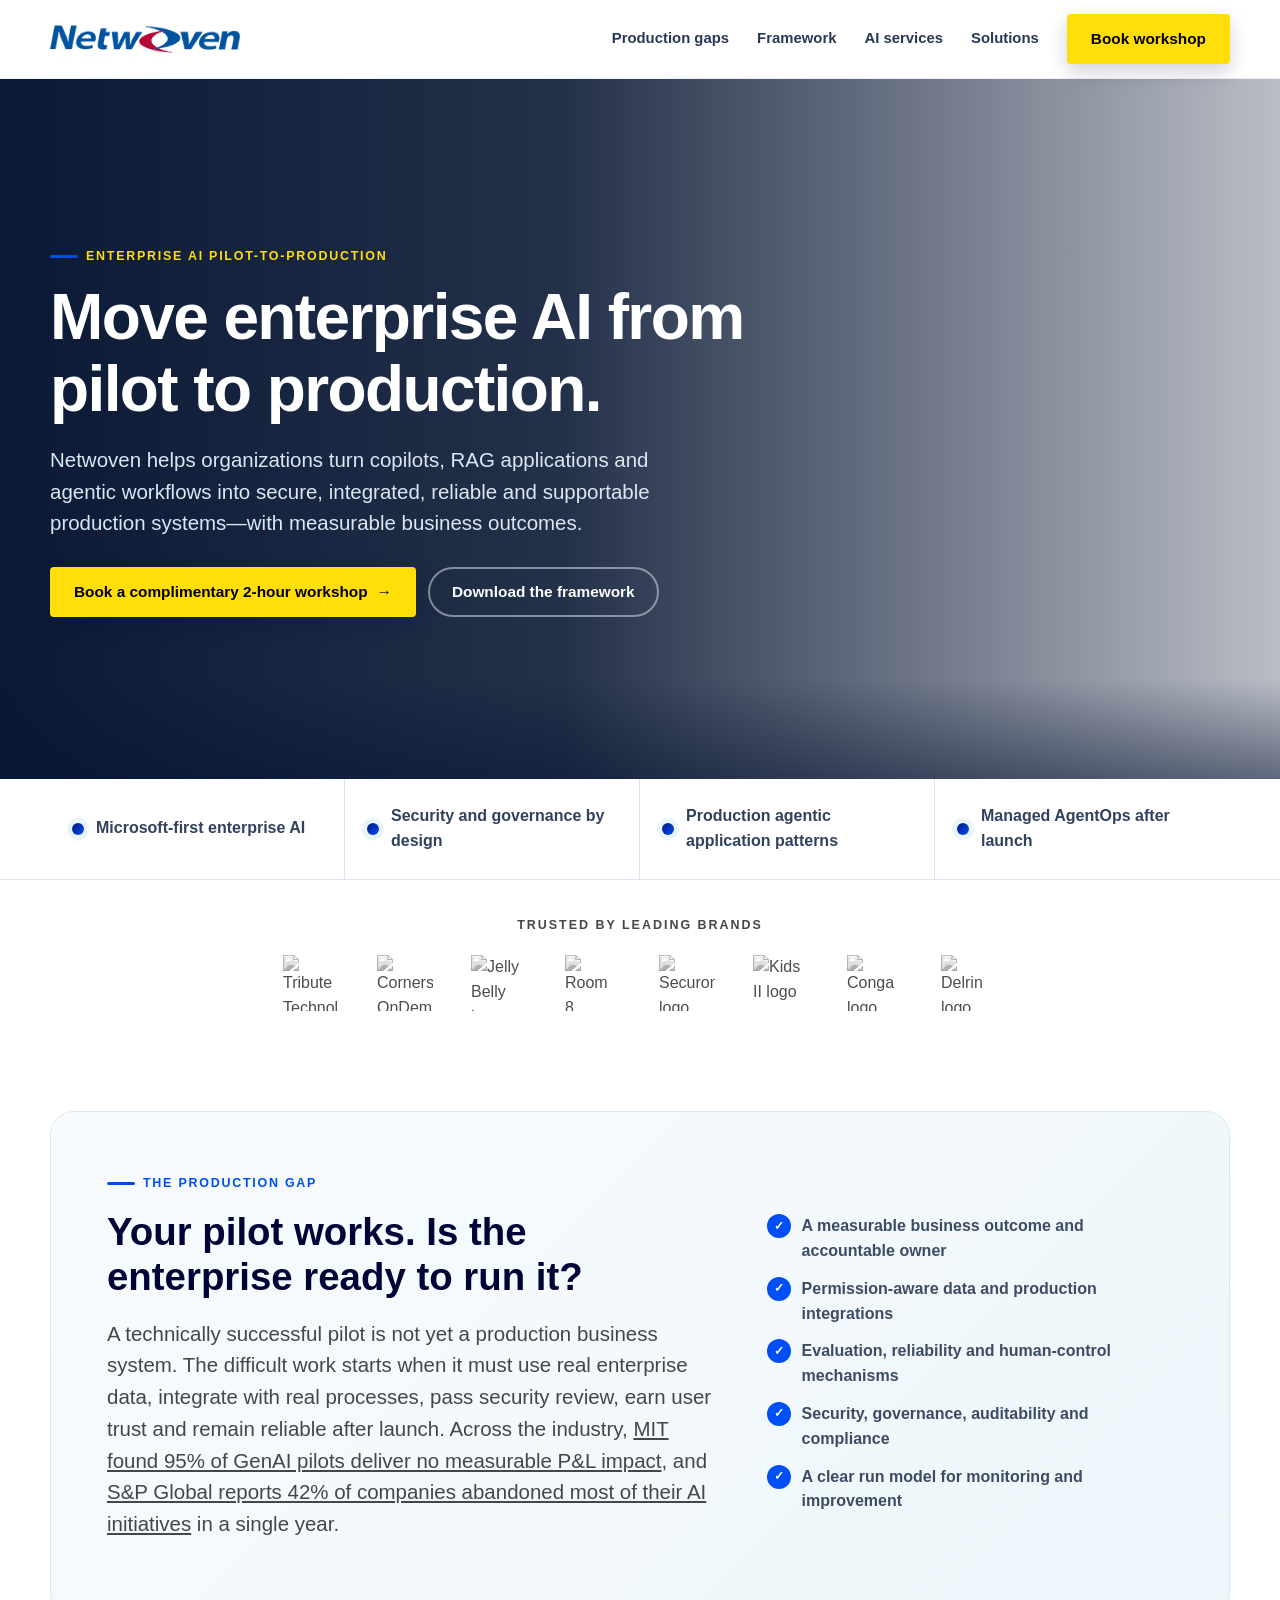
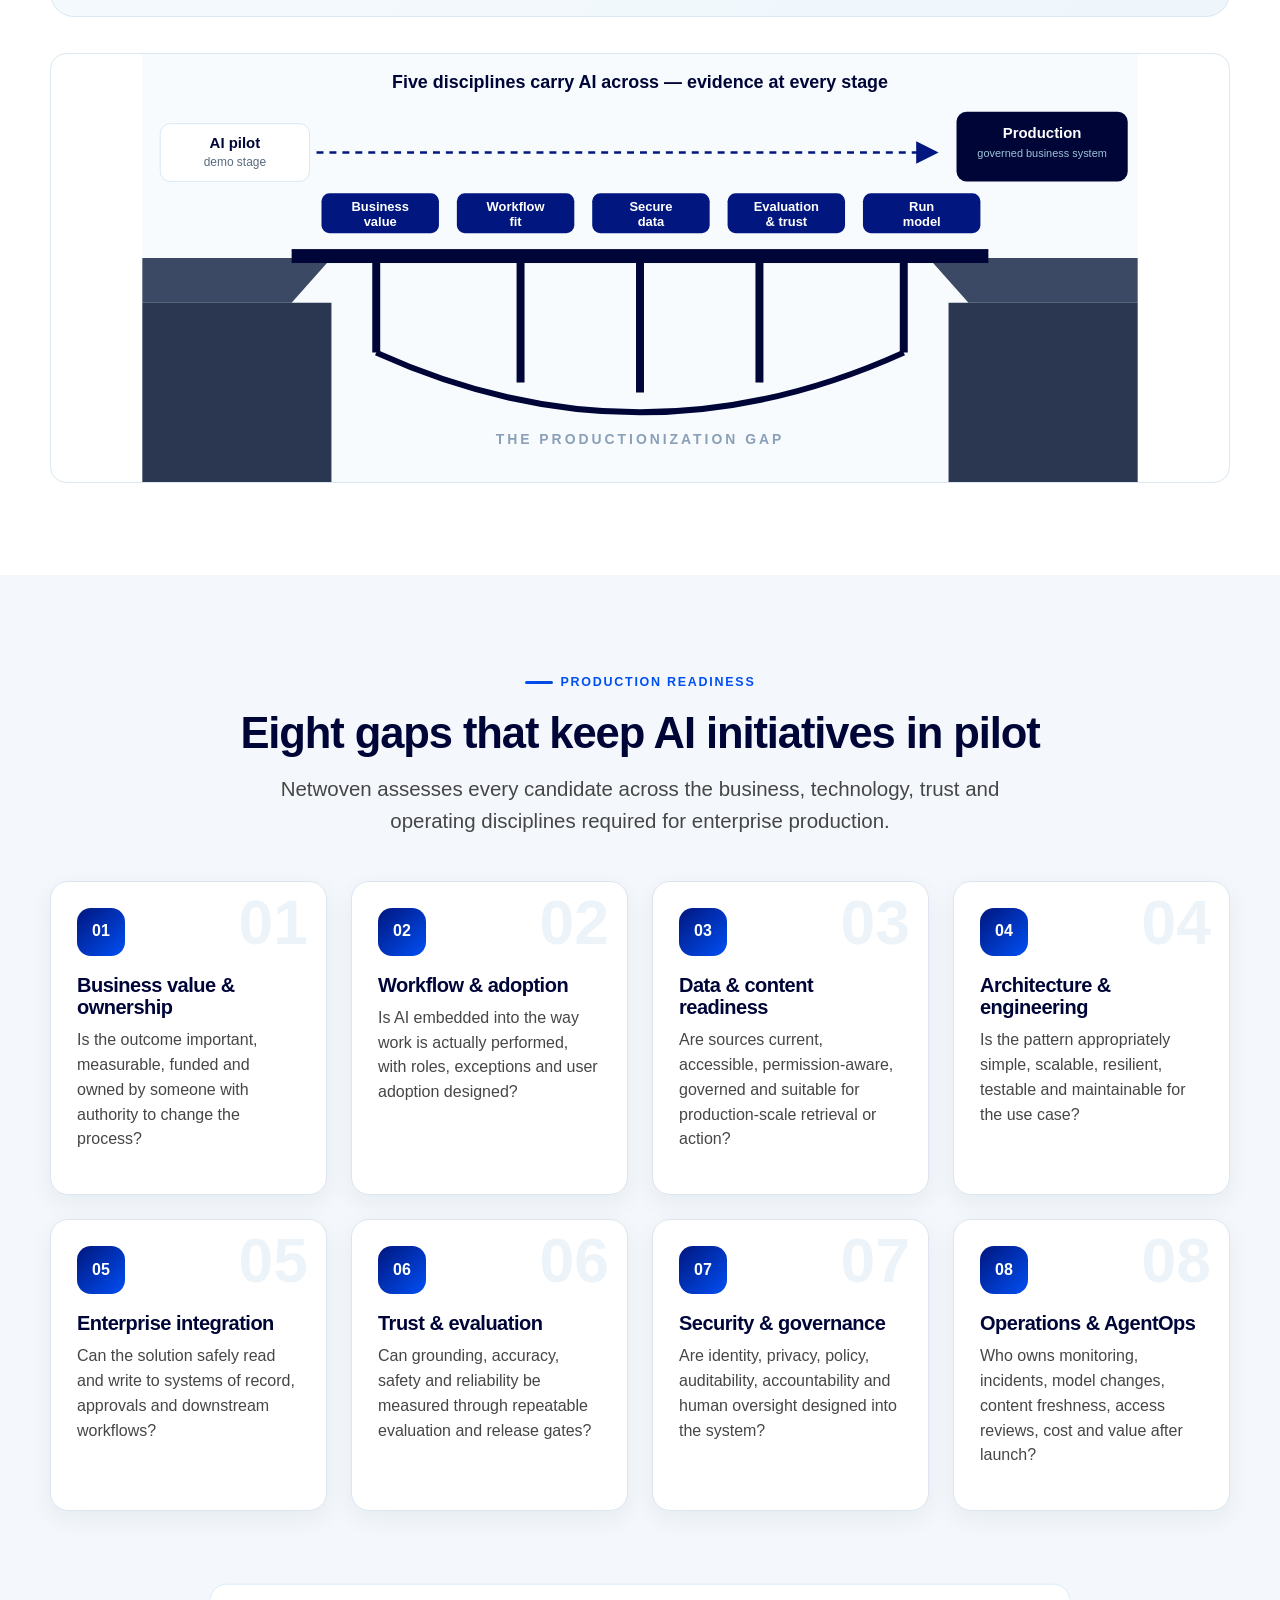
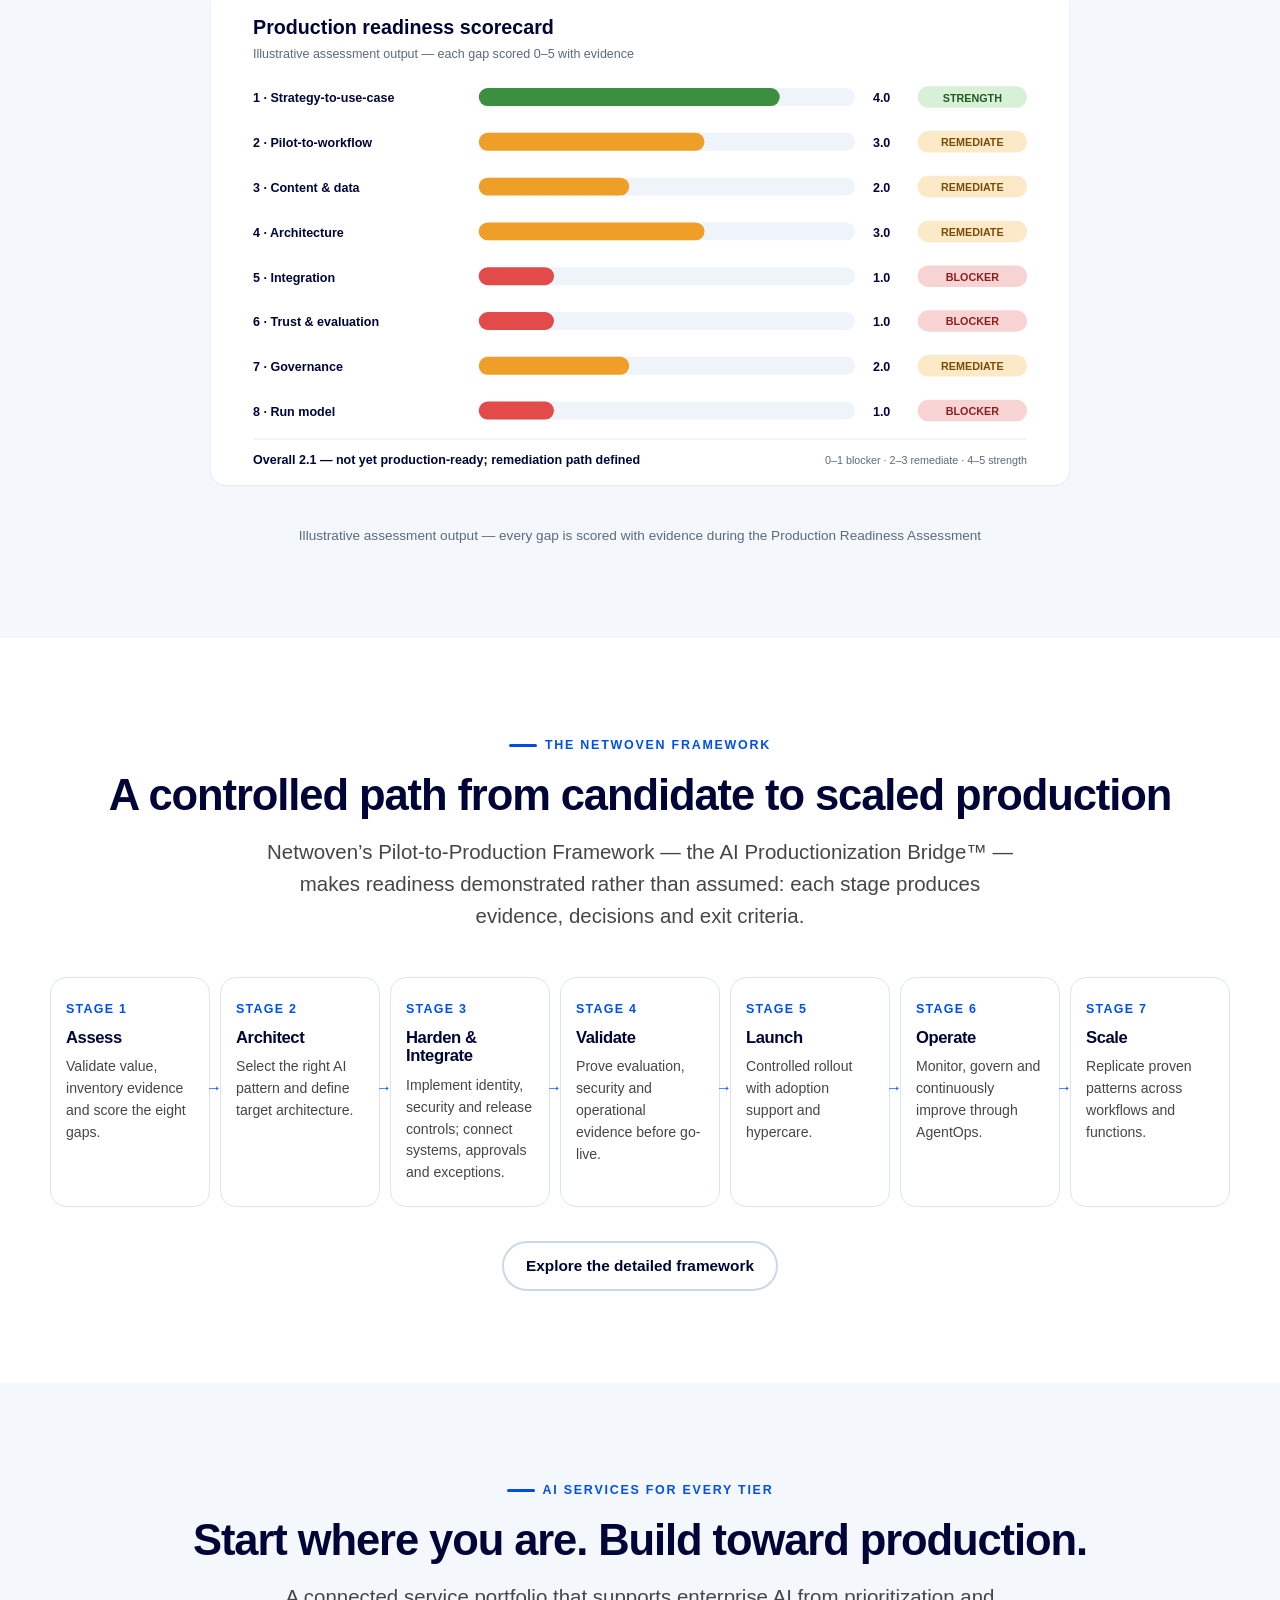
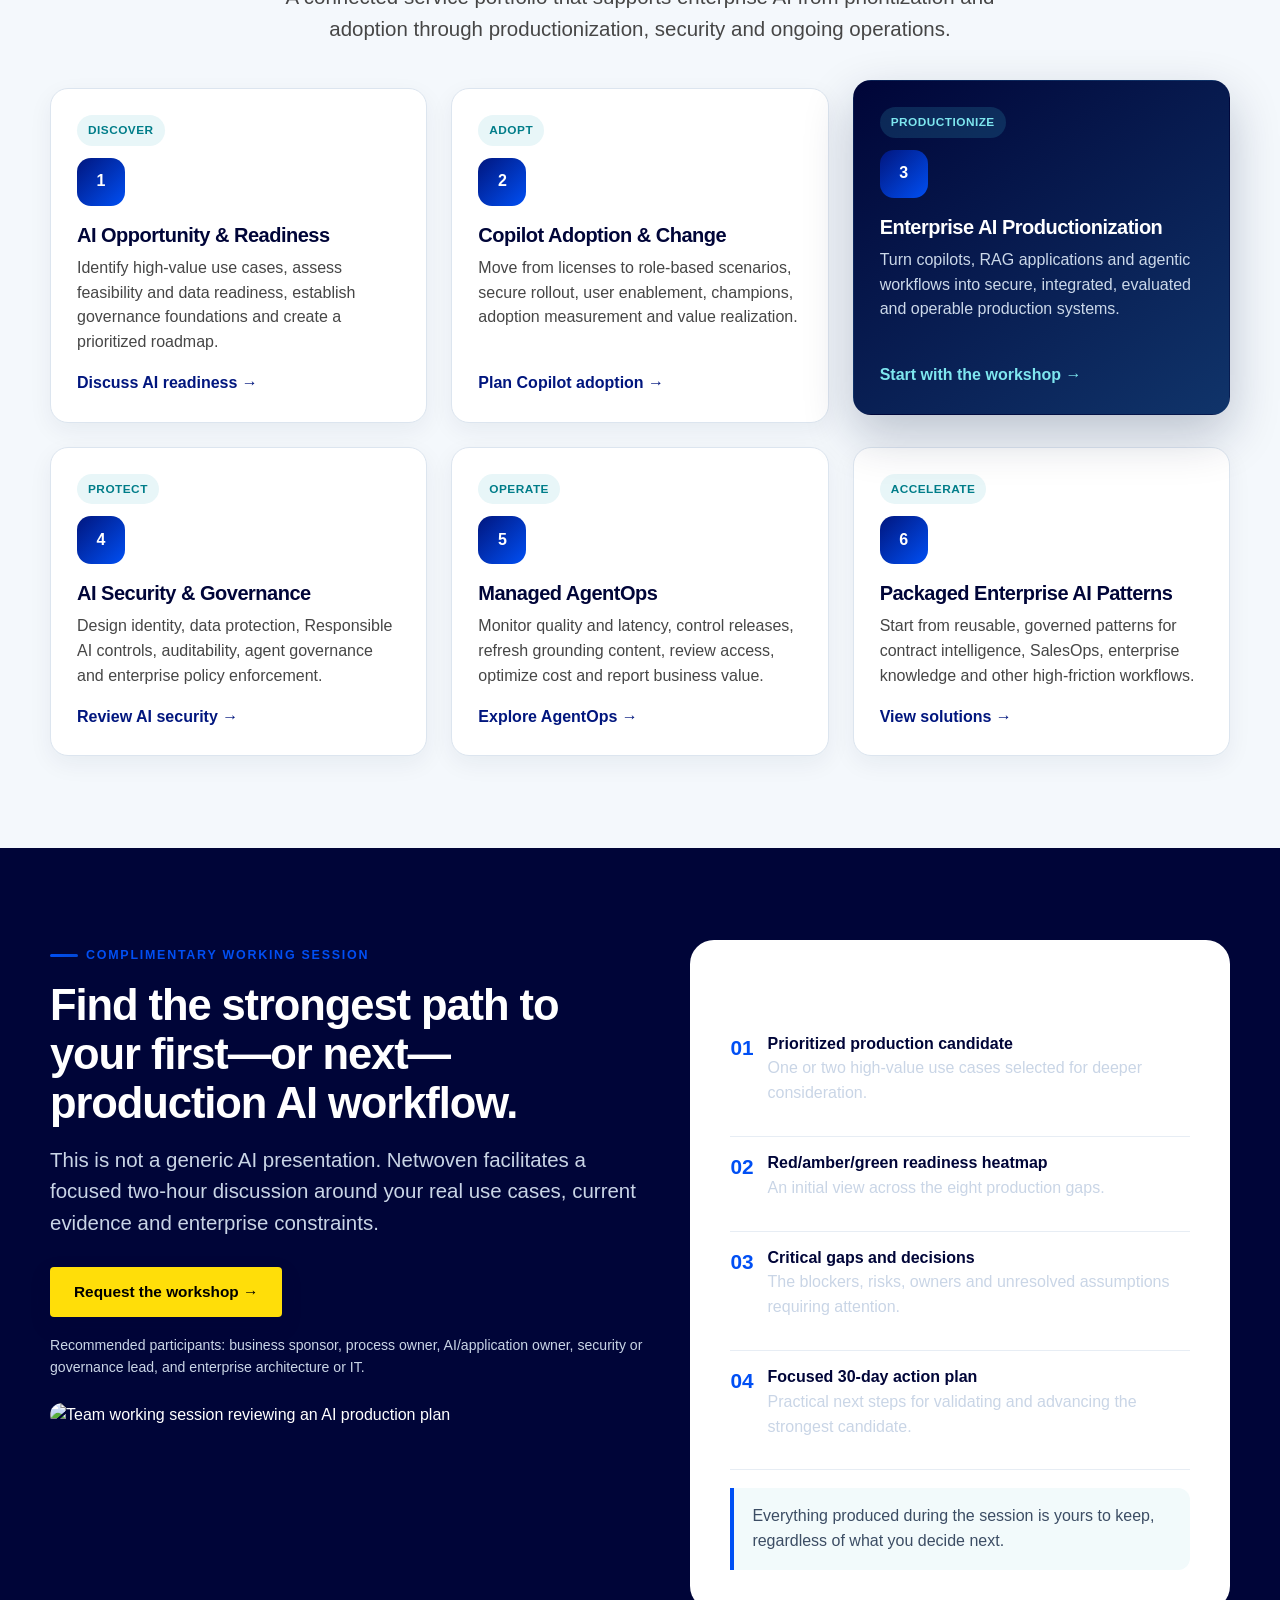
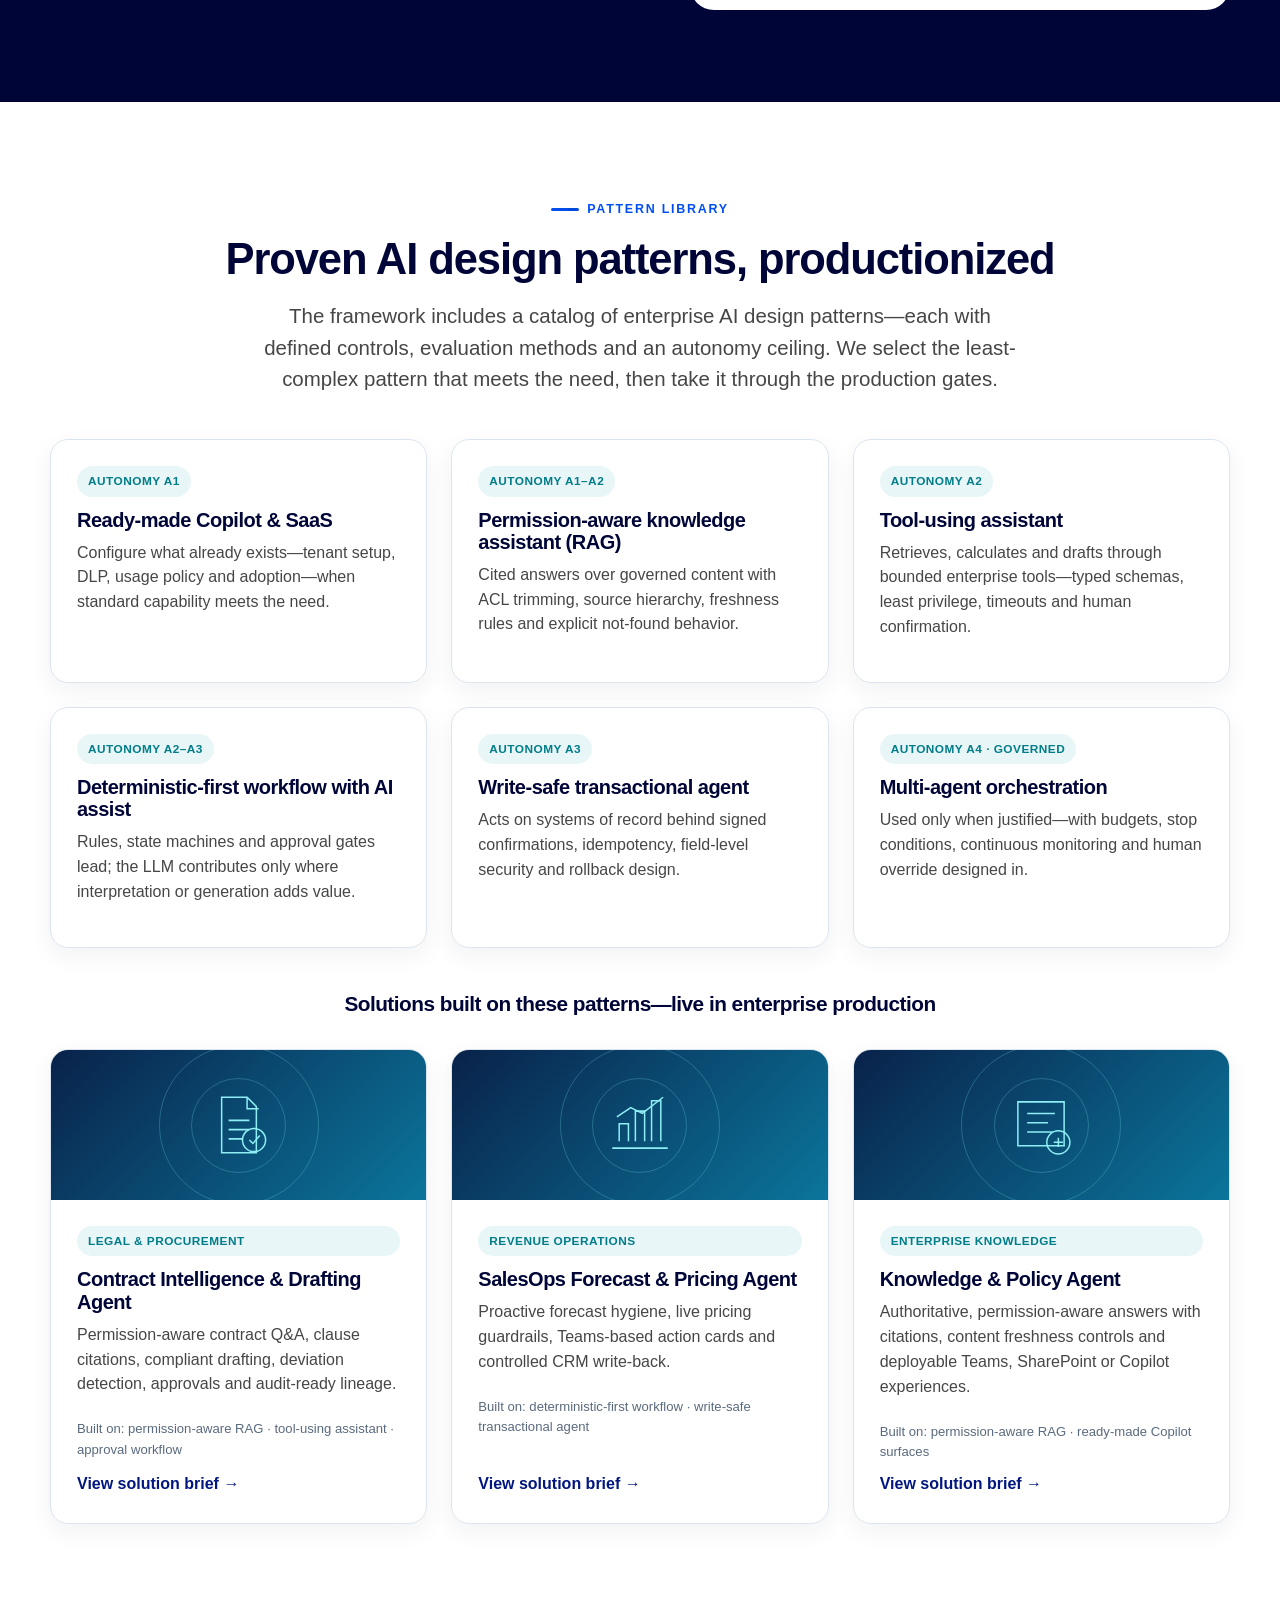
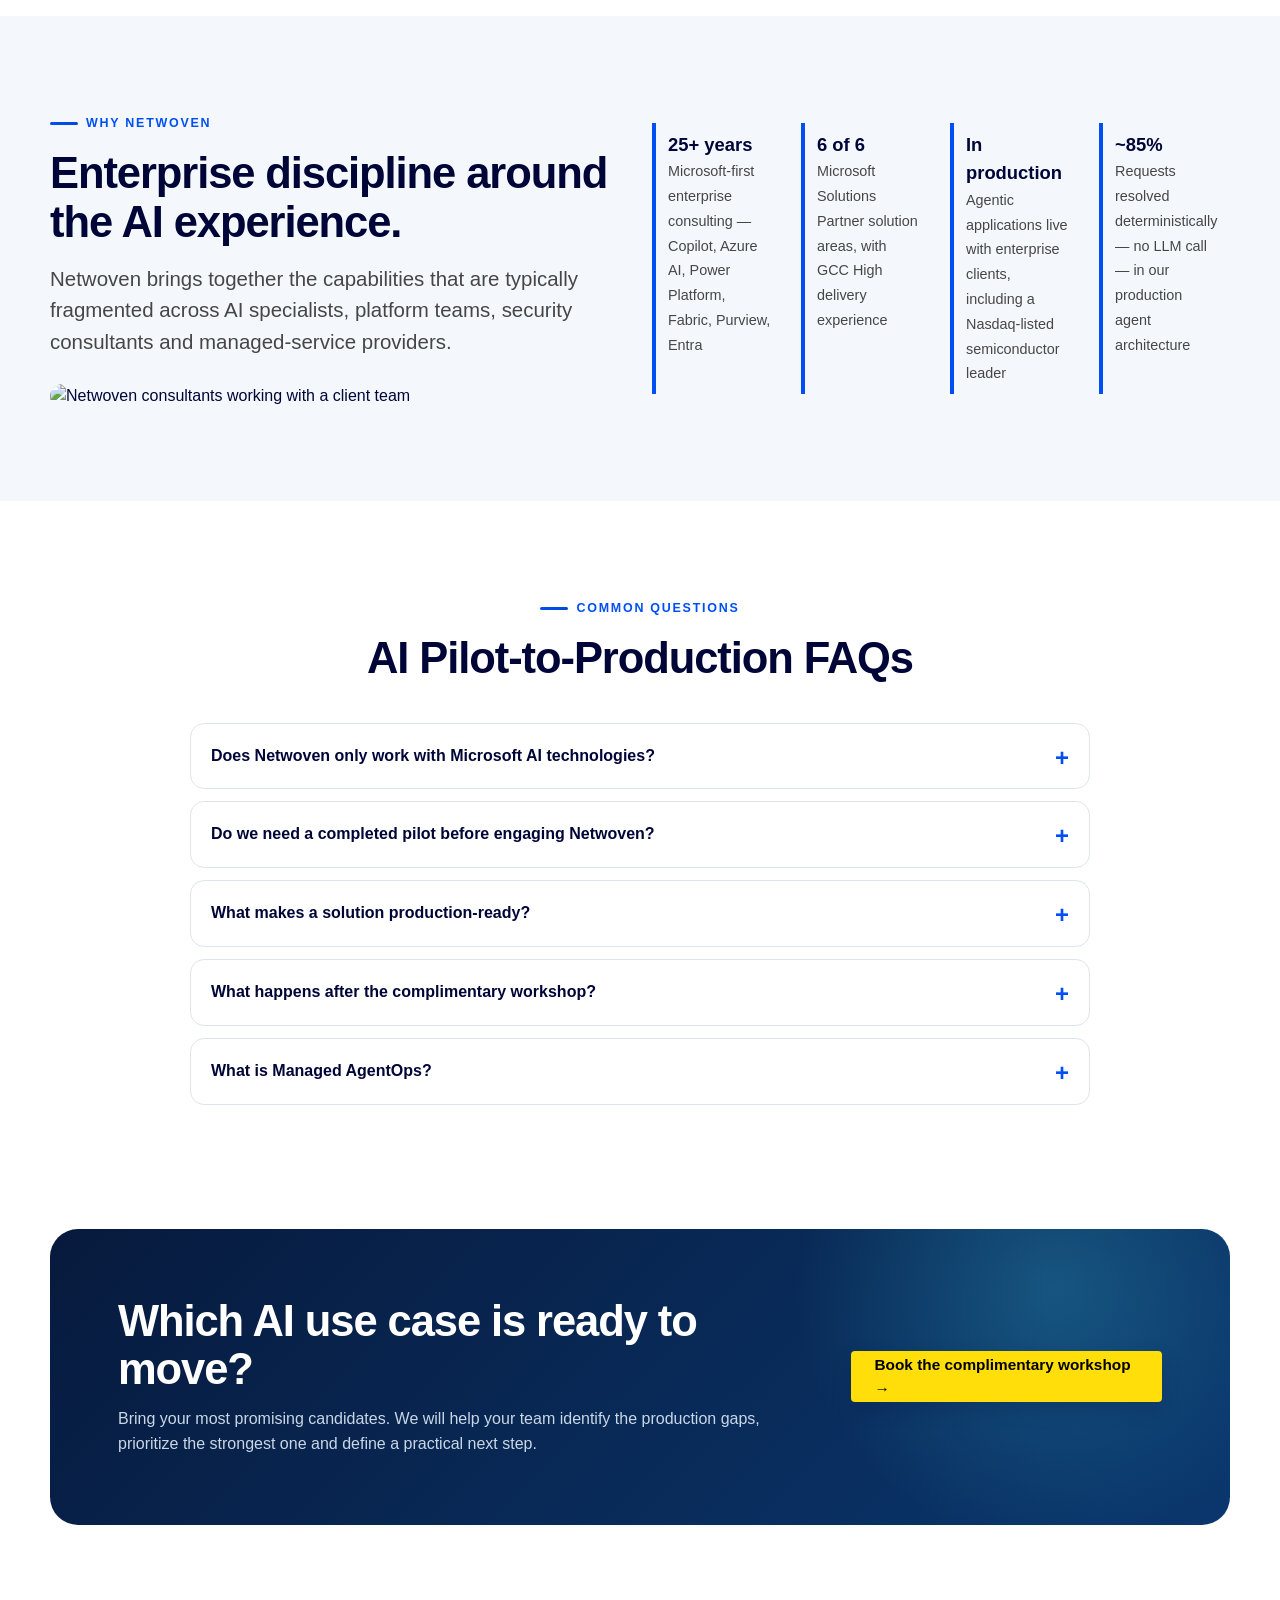
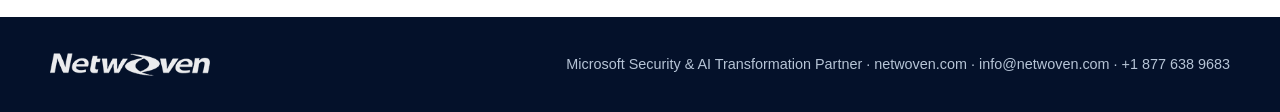
==== netwoven_transform_with_ai_html 5/index.html @ 104d0b54 "base version" ====
<!doctype html>
<html lang="en">
<head>
<meta charset="utf-8">
<meta name="viewport" content="width=device-width,initial-scale=1">
<title>AI Pilot-to-Production Services & AgentOps | Netwoven</title>
<meta name="description" content="Move copilots, RAG apps and agents from pilot to secure, governed production with Netwoven's framework and Managed AgentOps. Free 2-hour workshop.">
<link rel="canonical" href="https://netwoven.com/services/transform-with-ai/">
<meta property="og:title" content="Move Enterprise AI from Pilot to Production | Netwoven">
<meta property="og:description" content="Secure, integrate, evaluate and operate enterprise AI with Netwoven's Pilot-to-Production Framework.">
<meta property="og:type" content="website">
<meta property="og:url" content="https://netwoven.com/services/transform-with-ai/">
<meta name="twitter:card" content="summary_large_image">
<meta name="twitter:site" content="@Netwoven">
<meta name="twitter:title" content="Move Enterprise AI from Pilot to Production | Netwoven">
<meta name="twitter:description" content="Secure, integrate, evaluate and operate enterprise AI with Netwoven's Pilot-to-Production Framework.">
<meta name="twitter:image" content="https://netwoven.com/wp-content/uploads/2026/04/photo-1552664730-d307ca884978.webp">
<meta property="og:image" content="https://netwoven.com/wp-content/uploads/2026/04/photo-1552664730-d307ca884978.webp">
<link rel="stylesheet" href="styles.css">
<script type="application/ld+json">{"@context":"https://schema.org","@type":"Service","name":"Enterprise AI Pilot-to-Production Services","provider":{"@type":"Organization","name":"Netwoven","url":"https://netwoven.com"},"serviceType":"Enterprise AI productionization, AI security, AgentOps and Copilot adoption","areaServed":"Global","url":"https://netwoven.com/services/transform-with-ai/"}</script>
<script type="application/ld+json">{"@context":"https://schema.org","@type":"FAQPage","mainEntity":[
{"@type":"Question","name":"Does Netwoven only work with Microsoft AI technologies?","acceptedAnswer":{"@type":"Answer","text":"Netwoven is Microsoft-first, not model-exclusive. We select the appropriate platform and model based on enterprise architecture, data sensitivity, integration, performance, governance and commercial requirements."}},
{"@type":"Question","name":"Do we need a completed pilot before engaging Netwoven?","acceptedAnswer":{"@type":"Answer","text":"No. The framework can qualify an idea before a pilot, assess a pilot underway, rescue a stalled initiative or harden a deployed application that lacks governance and operations."}},
{"@type":"Question","name":"What makes a solution production-ready?","acceptedAnswer":{"@type":"Answer","text":"Business ownership, workflow fit, reliable permission-aware data, suitable architecture, enterprise integration, repeatable evaluation, security and governance controls, adoption readiness and an accountable run model."}},
{"@type":"Question","name":"What happens after the complimentary workshop?","acceptedAnswer":{"@type":"Answer","text":"You receive the initial heatmap and action plan. The next step may be internal remediation, a detailed Production Readiness Assessment, a targeted productionization sprint or a broader rollout program."}},
{"@type":"Question","name":"What is Managed AgentOps?","acceptedAnswer":{"@type":"Answer","text":"The operating model after launch: monitoring, evaluation, incident response, prompt and workflow versioning, model changes, retrieval quality, content freshness, access reviews, cost optimization and business-value reporting."}}]}</script>
<script type="application/ld+json">{"@context":"https://schema.org","@type":"BreadcrumbList","itemListElement":[{"@type":"ListItem","position":1,"name":"Capabilities","item":"https://netwoven.com/services/"},{"@type":"ListItem","position":2,"name":"Transform with AI","item":"https://netwoven.com/services/transform-with-ai/"}]}</script>
</head>
<body style="margin:0">

<div class="nw-ai-page" id="top">
  <!-- Preview header. Remove this block when embedding into the existing Netwoven WordPress template. -->
  <header class="nw-topbar">
    <div class="nw-container nw-topbar__inner">
      <a href="https://netwoven.com/" aria-label="Netwoven home"><img class="nw-logo" src="assets/netwoven-logo.webp" alt="Netwoven"></a>
      <button class="nw-menu-btn" type="button" aria-label="Toggle navigation" aria-expanded="false">☰</button>
      <nav class="nw-nav" aria-label="Page navigation">
        <a href="#production-gaps">Production gaps</a><a href="#framework">Framework</a><a href="#services">AI services</a><a href="#solutions">Solutions</a><a href="#workshop" class="nw-btn nw-btn--primary">Book workshop</a>
      </nav>
    </div>
  </header>

  <main>
    <section class="nw-hero" aria-labelledby="hero-title">
      <div class="nw-container">
        <div class="nw-hero__content">
          <div class="nw-eyebrow">Enterprise AI Pilot-to-Production</div>
          <h1 id="hero-title">Move enterprise AI from pilot to production.</h1>
          <p>Netwoven helps organizations turn copilots, RAG applications and agentic workflows into secure, integrated, reliable and supportable production systems—with measurable business outcomes.</p>
          <div class="nw-actions">
            <a class="nw-btn nw-btn--primary" href="#workshop">Book a complimentary 2-hour workshop <span aria-hidden="true">→</span></a>
            <a class="nw-btn nw-btn--ghost" href="assets/Netwoven-AI-Pilot-to-Production-Framework.pdf" target="_blank" rel="noopener">Download the framework</a>
          </div>
        </div>
      </div>
    </section>

    <div class="nw-proofbar" aria-label="Netwoven strengths">
      <div class="nw-container nw-proofbar__inner">
        <div class="nw-proof"><span class="nw-proof__dot"></span>Microsoft-first enterprise AI</div>
        <div class="nw-proof"><span class="nw-proof__dot"></span>Security and governance by design</div>
        <div class="nw-proof"><span class="nw-proof__dot"></span>Production agentic application patterns</div>
        <div class="nw-proof"><span class="nw-proof__dot"></span>Managed AgentOps after launch</div>
      </div>
    </div>

    <section class="nw-section" style="padding:36px 0 8px" aria-label="Trusted by leading brands"><div class="nw-container"><p style="text-align:center;font-size:.78rem;letter-spacing:.16em;font-weight:800;color:#464646;text-transform:uppercase;margin-bottom:20px">Trusted by leading brands</p><div style="display:flex;flex-wrap:wrap;justify-content:center;align-items:center;gap:38px"><img src="https://netwoven.com/wp-content/uploads/2026/02/tributetechnology_logo-150x150.webp" alt="Tribute Technology logo" loading="lazy" width="150" height="150" style="height:56px;width:auto;filter:grayscale(1);opacity:.72"><img src="https://netwoven.com/wp-content/uploads/2026/02/CornerstoneOnDemand-150x150.webp" alt="Cornerstone OnDemand logo" loading="lazy" width="150" height="150" style="height:56px;width:auto;filter:grayscale(1);opacity:.72"><img src="https://netwoven.com/wp-content/uploads/2026/03/jelly_belly_candy_company_logo-150x150.webp" alt="Jelly Belly logo" loading="lazy" width="150" height="150" style="height:56px;width:auto;filter:grayscale(1);opacity:.72"><img src="https://netwoven.com/wp-content/uploads/2026/02/room_8_group_logo-150x150.webp" alt="Room 8 Group logo" loading="lazy" width="150" height="150" style="height:56px;width:auto;filter:grayscale(1);opacity:.72"><img src="https://netwoven.com/wp-content/uploads/2026/02/securonix_logo-150x150.webp" alt="Securonix logo" loading="lazy" width="150" height="150" style="height:56px;width:auto;filter:grayscale(1);opacity:.72"><img src="https://netwoven.com/wp-content/uploads/2026/03/kids_ii_logo-150x150.webp" alt="Kids II logo" loading="lazy" width="150" height="150" style="height:56px;width:auto;filter:grayscale(1);opacity:.72"><img src="https://netwoven.com/wp-content/uploads/2026/02/conga_logo-150x150.webp" alt="Conga logo" loading="lazy" width="150" height="150" style="height:56px;width:auto;filter:grayscale(1);opacity:.72"><img src="https://netwoven.com/wp-content/uploads/2026/03/delrin_acetal_homopolymer_logo-150x150.webp" alt="Delrin logo" loading="lazy" width="150" height="150" style="height:56px;width:auto;filter:grayscale(1);opacity:.72"></div></div></section>

    <section class="nw-section" id="overview">
      <div class="nw-container">
        <div class="nw-question">
          <div>
            <div class="nw-eyebrow">The production gap</div>
            <div class="nw-question__quote">Your pilot works. Is the enterprise ready to run it?</div>
            <p class="nw-lead" style="margin-top:18px">A technically successful pilot is not yet a production business system. The difficult work starts when it must use real enterprise data, integrate with real processes, pass security review, earn user trust and remain reliable after launch. Across the industry, <a href="https://fortune.com/2025/08/18/mit-report-95-percent-generative-ai-pilots-at-companies-failing-cfo/" target="_blank" rel="noopener" style="text-decoration:underline">MIT found 95% of GenAI pilots deliver no measurable P&amp;L impact</a>, and <a href="https://www.spglobal.com/market-intelligence/en/news-insights/research/ai-experiences-rapid-adoption-but-with-mixed-outcomes-highlights-from-vote-ai-machine-learning" target="_blank" rel="noopener" style="text-decoration:underline">S&amp;P Global reports 42% of companies abandoned most of their AI initiatives</a> in a single year.</p>
          </div>
          <div class="nw-checklist" aria-label="Production requirements">
            <div class="nw-check">A measurable business outcome and accountable owner</div>
            <div class="nw-check">Permission-aware data and production integrations</div>
            <div class="nw-check">Evaluation, reliability and human-control mechanisms</div>
            <div class="nw-check">Security, governance, auditability and compliance</div>
            <div class="nw-check">A clear run model for monitoring and improvement</div>
          </div>
        </div>
        <img src="assets/pilot-to-production-bridge.svg" width="1000" height="430" alt="Infographic: five disciplines — business value, workflow fit, secure data, evaluation and trust, run model — bridge the productionization gap between AI pilot and production business system" loading="lazy" style="width:100%;margin-top:36px;border-radius:16px;border:1px solid #d9e8f2">
      </div>
    </section>

    <section class="nw-section nw-section--soft" id="production-gaps">
      <div class="nw-container">
        <div class="nw-center" style="margin-bottom:44px">
          <div class="nw-eyebrow">Production readiness</div>
          <h2>Eight gaps that keep AI initiatives in pilot</h2>
          <p class="nw-lead">Netwoven assesses every candidate across the business, technology, trust and operating disciplines required for enterprise production.</p>
        </div>
        <div class="nw-grid nw-grid--4">
          <article class="nw-card nw-gap-card" data-num="01"><div class="nw-icon">01</div><h3>Business value & ownership</h3><p>Is the outcome important, measurable, funded and owned by someone with authority to change the process?</p></article>
          <article class="nw-card nw-gap-card" data-num="02"><div class="nw-icon">02</div><h3>Workflow & adoption</h3><p>Is AI embedded into the way work is actually performed, with roles, exceptions and user adoption designed?</p></article>
          <article class="nw-card nw-gap-card" data-num="03"><div class="nw-icon">03</div><h3>Data & content readiness</h3><p>Are sources current, accessible, permission-aware, governed and suitable for production-scale retrieval or action?</p></article>
          <article class="nw-card nw-gap-card" data-num="04"><div class="nw-icon">04</div><h3>Architecture & engineering</h3><p>Is the pattern appropriately simple, scalable, resilient, testable and maintainable for the use case?</p></article>
          <article class="nw-card nw-gap-card" data-num="05"><div class="nw-icon">05</div><h3>Enterprise integration</h3><p>Can the solution safely read and write to systems of record, approvals and downstream workflows?</p></article>
          <article class="nw-card nw-gap-card" data-num="06"><div class="nw-icon">06</div><h3>Trust & evaluation</h3><p>Can grounding, accuracy, safety and reliability be measured through repeatable evaluation and release gates?</p></article>
          <article class="nw-card nw-gap-card" data-num="07"><div class="nw-icon">07</div><h3>Security & governance</h3><p>Are identity, privacy, policy, auditability, accountability and human oversight designed into the system?</p></article>
          <article class="nw-card nw-gap-card" data-num="08"><div class="nw-icon">08</div><h3>Operations & AgentOps</h3><p>Who owns monitoring, incidents, model changes, content freshness, access reviews, cost and value after launch?</p></article>
        </div>
        <figure style="margin:44px auto 0;max-width:860px"><img src="assets/readiness-scorecard-sample.svg" width="960" height="560" alt="Sample production readiness scorecard: eight gaps scored 0 to 5 with blocker, remediate and strength status" loading="lazy" style="width:100%"><figcaption style="text-align:center;font-size:.85rem;color:#5a6a7e;margin-top:10px">Illustrative assessment output — every gap is scored with evidence during the Production Readiness Assessment</figcaption></figure>
      </div>
    </section>

    <section class="nw-section" id="framework">
      <div class="nw-container">
        <div class="nw-center" style="margin-bottom:46px">
          <div class="nw-eyebrow">The Netwoven framework</div>
          <h2>A controlled path from candidate to scaled production</h2>
          <p class="nw-lead">Netwoven’s Pilot-to-Production Framework — the AI Productionization Bridge™ — makes readiness demonstrated rather than assumed: each stage produces evidence, decisions and exit criteria.</p>
        </div>
        <div class="nw-framework">
          <article class="nw-step"><div class="nw-step__num">STAGE 1</div><h3>Assess</h3><p>Validate value, inventory evidence and score the eight gaps.</p></article>
          <article class="nw-step"><div class="nw-step__num">STAGE 2</div><h3>Architect</h3><p>Select the right AI pattern and define target architecture.</p></article>
          <article class="nw-step"><div class="nw-step__num">STAGE 3</div><h3>Harden &amp; Integrate</h3><p>Implement identity, security and release controls; connect systems, approvals and exceptions.</p></article>
          <article class="nw-step"><div class="nw-step__num">STAGE 4</div><h3>Validate</h3><p>Prove evaluation, security and operational evidence before go-live.</p></article>
          <article class="nw-step"><div class="nw-step__num">STAGE 5</div><h3>Launch</h3><p>Controlled rollout with adoption support and hypercare.</p></article>
          <article class="nw-step"><div class="nw-step__num">STAGE 6</div><h3>Operate</h3><p>Monitor, govern and continuously improve through AgentOps.</p></article>
          <article class="nw-step"><div class="nw-step__num">STAGE 7</div><h3>Scale</h3><p>Replicate proven patterns across workflows and functions.</p></article>
        </div>
        <div class="nw-actions" style="justify-content:center;margin-top:34px"><a class="nw-btn nw-btn--secondary" href="assets/Netwoven-AI-Pilot-to-Production-Framework.pdf" target="_blank" rel="noopener">Explore the detailed framework</a></div>
      </div>
    </section>

    <section class="nw-section nw-section--soft" id="services">
      <div class="nw-container">
        <div class="nw-center" style="margin-bottom:44px">
          <div class="nw-eyebrow">AI services for every tier</div>
          <h2>Start where you are. Build toward production.</h2>
          <p class="nw-lead">A connected service portfolio that supports enterprise AI from prioritization and adoption through productionization, security and ongoing operations.</p>
        </div>
        <div class="nw-grid nw-grid--3">
          <article class="nw-card nw-offer-card"><span class="nw-tag">Discover</span><div class="nw-icon">1</div><h3>AI Opportunity & Readiness</h3><p>Identify high-value use cases, assess feasibility and data readiness, establish governance foundations and create a prioritized roadmap.</p><a class="nw-link" href="https://netwoven.com/company/contact-us/">Discuss AI readiness →</a></article>
          <article class="nw-card nw-offer-card"><span class="nw-tag">Adopt</span><div class="nw-icon">2</div><h3>Copilot Adoption & Change</h3><p>Move from licenses to role-based scenarios, secure rollout, user enablement, champions, adoption measurement and value realization.</p><a class="nw-link" href="https://netwoven.com/company/contact-us/">Plan Copilot adoption →</a></article>
          <article class="nw-card nw-offer-card nw-offer-card--featured"><span class="nw-tag">Productionize</span><div class="nw-icon">3</div><h3>Enterprise AI Productionization</h3><p>Turn copilots, RAG applications and agentic workflows into secure, integrated, evaluated and operable production systems.</p><a class="nw-link" href="#workshop">Start with the workshop →</a></article>
          <article class="nw-card nw-offer-card"><span class="nw-tag">Protect</span><div class="nw-icon">4</div><h3>AI Security & Governance</h3><p>Design identity, data protection, Responsible AI controls, auditability, agent governance and enterprise policy enforcement.</p><a class="nw-link" href="https://netwoven.com/company/contact-us/">Review AI security →</a></article>
          <article class="nw-card nw-offer-card"><span class="nw-tag">Operate</span><div class="nw-icon">5</div><h3>Managed AgentOps</h3><p>Monitor quality and latency, control releases, refresh grounding content, review access, optimize cost and report business value.</p><a class="nw-link" href="https://netwoven.com/company/contact-us/">Explore AgentOps →</a></article>
          <article class="nw-card nw-offer-card"><span class="nw-tag">Accelerate</span><div class="nw-icon">6</div><h3>Packaged Enterprise AI Patterns</h3><p>Start from reusable, governed patterns for contract intelligence, SalesOps, enterprise knowledge and other high-friction workflows.</p><a class="nw-link" href="#solutions">View solutions →</a></article>
        </div>
      </div>
    </section>

    <!-- SEO: add internal links to related Netwoven service pages (Copilot adoption, Security & Purview, Data & Analytics), and republish the productionization article on the blog with a link to this page. -->
    <section class="nw-section nw-section--dark" id="workshop">
      <div class="nw-container nw-workshop">
        <div>
          <div class="nw-eyebrow">Complimentary working session</div>
          <h2>Find the strongest path to your first—or next—production AI workflow.</h2>
          <p class="nw-lead">This is not a generic AI presentation. Netwoven facilitates a focused two-hour discussion around your real use cases, current evidence and enterprise constraints.</p>
          <div class="nw-actions"><a class="nw-btn nw-btn--primary" href="https://netwoven.com/company/contact-us/?utm_source=website&utm_medium=cta&utm_campaign=ai-pilot-to-production&utm_content=workshop">Request the workshop →</a></div>
          <p style="margin-top:18px;font-size:.88rem">Recommended participants: business sponsor, process owner, AI/application owner, security or governance lead, and enterprise architecture or IT.</p>
          <img src="https://netwoven.com/wp-content/uploads/2026/04/business.webp" alt="Team working session reviewing an AI production plan" loading="lazy" style="width:100%;border-radius:14px;margin-top:24px">
        </div>
        <div class="nw-workshop__panel">
          <h3>What your team leaves with</h3>
          <div class="nw-output"><span class="nw-output__num">01</span><div><strong>Prioritized production candidate</strong><p>One or two high-value use cases selected for deeper consideration.</p></div></div>
          <div class="nw-output"><span class="nw-output__num">02</span><div><strong>Red/amber/green readiness heatmap</strong><p>An initial view across the eight production gaps.</p></div></div>
          <div class="nw-output"><span class="nw-output__num">03</span><div><strong>Critical gaps and decisions</strong><p>The blockers, risks, owners and unresolved assumptions requiring attention.</p></div></div>
          <div class="nw-output"><span class="nw-output__num">04</span><div><strong>Focused 30-day action plan</strong><p>Practical next steps for validating and advancing the strongest candidate.</p></div></div>
          <div class="nw-note" style="margin-top:18px">Everything produced during the session is yours to keep, regardless of what you decide next.</div>
        </div>
      </div>
    </section>

    <section class="nw-section" id="solutions">
      <div class="nw-container">
        <div class="nw-center" style="margin-bottom:44px">
          <div class="nw-eyebrow">Pattern library</div>
          <h2>Proven AI design patterns, productionized</h2>
          <p class="nw-lead">The framework includes a catalog of enterprise AI design patterns&mdash;each with defined controls, evaluation methods and an autonomy ceiling. We select the least-complex pattern that meets the need, then take it through the production gates.</p>
        </div>
        <div class="nw-grid nw-grid--3" style="margin-bottom:44px">
          <article class="nw-card"><span class="nw-tag">Autonomy A1</span><h3>Ready-made Copilot &amp; SaaS</h3><p>Configure what already exists&mdash;tenant setup, DLP, usage policy and adoption&mdash;when standard capability meets the need.</p></article>
          <article class="nw-card"><span class="nw-tag">Autonomy A1&ndash;A2</span><h3>Permission-aware knowledge assistant (RAG)</h3><p>Cited answers over governed content with ACL trimming, source hierarchy, freshness rules and explicit not-found behavior.</p></article>
          <article class="nw-card"><span class="nw-tag">Autonomy A2</span><h3>Tool-using assistant</h3><p>Retrieves, calculates and drafts through bounded enterprise tools&mdash;typed schemas, least privilege, timeouts and human confirmation.</p></article>
          <article class="nw-card"><span class="nw-tag">Autonomy A2&ndash;A3</span><h3>Deterministic-first workflow with AI assist</h3><p>Rules, state machines and approval gates lead; the LLM contributes only where interpretation or generation adds value.</p></article>
          <article class="nw-card"><span class="nw-tag">Autonomy A3</span><h3>Write-safe transactional agent</h3><p>Acts on systems of record behind signed confirmations, idempotency, field-level security and rollback design.</p></article>
          <article class="nw-card"><span class="nw-tag">Autonomy A4 &middot; governed</span><h3>Multi-agent orchestration</h3><p>Used only when justified&mdash;with budgets, stop conditions, continuous monitoring and human override designed in.</p></article>
        </div>
        <div class="nw-center" style="margin-bottom:34px">
          <h3 style="font-size:1.3rem;margin:0">Solutions built on these patterns&mdash;live in enterprise production</h3>
        </div>
        <div class="nw-grid nw-grid--3">
          <article class="nw-card nw-solution"><div class="nw-solution__visual"><svg viewBox="0 0 64 64"><path d="M17 8h22l8 8v40H17z"/><path d="M39 8v10h10M23 28h18M23 36h18M23 44h12"/><circle cx="45" cy="45" r="10"/><path d="m41 45 3 3 6-7"/></svg></div><div class="nw-solution__body"><span class="nw-tag">Legal & Procurement</span><h3>Contract Intelligence & Drafting Agent</h3><p>Permission-aware contract Q&A, clause citations, compliant drafting, deviation detection, approvals and audit-ready lineage.</p><p style="font-size:.82rem;color:#5a6a7e;margin:6px 0 10px">Built on: permission-aware RAG &middot; tool-using assistant &middot; approval workflow</p><a class="nw-link" href="assets/Contract-Intelligence-Drafting-Agent.pdf" target="_blank" rel="noopener">View solution brief →</a></div></article>
          <article class="nw-card nw-solution"><div class="nw-solution__visual"><svg viewBox="0 0 64 64"><path d="M8 52h48M14 46V31h8v15M28 46V20h8v26M42 46V11h8v35"/><path d="m12 25 12-8 10 5 18-14"/></svg></div><div class="nw-solution__body"><span class="nw-tag">Revenue Operations</span><h3>SalesOps Forecast & Pricing Agent</h3><p>Proactive forecast hygiene, live pricing guardrails, Teams-based action cards and controlled CRM write-back.</p><p style="font-size:.82rem;color:#5a6a7e;margin:6px 0 10px">Built on: deterministic-first workflow &middot; write-safe transactional agent</p><a class="nw-link" href="assets/SalesOps-Forecast-Pricing-Agent.pdf" target="_blank" rel="noopener">View solution brief →</a></div></article>
          <article class="nw-card nw-solution"><div class="nw-solution__visual"><svg viewBox="0 0 64 64"><path d="M12 12h40v38H12z"/><path d="M20 22h24M20 30h18M20 38h22"/><circle cx="47" cy="47" r="10"/><path d="M43 47h8M47 43v8"/></svg></div><div class="nw-solution__body"><span class="nw-tag">Enterprise Knowledge</span><h3>Knowledge & Policy Agent</h3><p>Authoritative, permission-aware answers with citations, content freshness controls and deployable Teams, SharePoint or Copilot experiences.</p><p style="font-size:.82rem;color:#5a6a7e;margin:6px 0 10px">Built on: permission-aware RAG &middot; ready-made Copilot surfaces</p><a class="nw-link" href="assets/Enterprise-Knowledge-Policy-Agent.pdf" target="_blank" rel="noopener">View solution brief →</a></div></article>
        </div>
      </div>
    </section>

    <section class="nw-section nw-section--soft" id="advantage">
      <div class="nw-container">
        <div class="nw-grid nw-grid--2" style="align-items:center">
          <div><div class="nw-eyebrow">Why Netwoven</div><h2>Enterprise discipline around the AI experience.</h2><p class="nw-lead">Netwoven brings together the capabilities that are typically fragmented across AI specialists, platform teams, security consultants and managed-service providers.</p><img src="https://netwoven.com/wp-content/uploads/2026/04/empower-your-people-.webp" alt="Netwoven consultants working with a client team" loading="lazy" style="width:100%;border-radius:16px;margin-top:26px"></div>
          <div class="nw-metrics">
            <div class="nw-metric"><strong>25+ years</strong><span>Microsoft-first enterprise consulting — Copilot, Azure AI, Power Platform, Fabric, Purview, Entra</span></div>
            <div class="nw-metric"><strong>6 of 6</strong><span>Microsoft Solutions Partner solution areas, with GCC High delivery experience</span></div>
            <div class="nw-metric"><strong>In production</strong><span>Agentic applications live with enterprise clients, including a Nasdaq-listed semiconductor leader</span></div>
            <div class="nw-metric"><strong>~85%</strong><span>Requests resolved deterministically — no LLM call — in our production agent architecture</span></div>
          </div>
        </div>
      </div>
    </section>

    <section class="nw-section" id="faq">
      <div class="nw-container">
        <div class="nw-center" style="margin-bottom:40px"><div class="nw-eyebrow">Common questions</div><h2>AI Pilot-to-Production FAQs</h2></div>
        <div class="nw-faq">
          <details><summary>Does Netwoven only work with Microsoft AI technologies?</summary><p>Netwoven is Microsoft-first, not model-exclusive. We select the appropriate platform and model based on enterprise architecture, data sensitivity, integration, performance, governance and commercial requirements.</p></details>
          <details><summary>Do we need a completed pilot before engaging Netwoven?</summary><p>No. The framework can be used to qualify an idea before a pilot, assess a pilot already underway, rescue a stalled initiative or harden a deployed application that lacks sufficient governance and operations.</p></details>
          <details><summary>What makes a solution production-ready?</summary><p>Production readiness is demonstrated through business ownership, workflow fit, reliable and permission-aware data, suitable architecture, enterprise integration, repeatable evaluation, security and governance controls, adoption readiness and an accountable run model.</p></details>
          <details><summary>What happens after the complimentary workshop?</summary><p>You receive the initial heatmap and action plan. Depending on the findings, the next step may be internal remediation, a detailed Production Readiness Assessment, a targeted productionization sprint or a broader rollout program.</p></details>
          <details><summary>What is Managed AgentOps?</summary><p>Managed AgentOps is the operating model after launch. It covers monitoring, evaluation, incident response, prompt and workflow versioning, model changes, retrieval quality, content freshness, access reviews, cost optimization and business-value reporting.</p></details>
        </div>
      </div>
    </section>

    <section class="nw-section" style="padding-top:20px">
      <div class="nw-container">
        <div class="nw-final-cta">
          <div><h2>Which AI use case is ready to move?</h2><p>Bring your most promising candidates. We will help your team identify the production gaps, prioritize the strongest one and define a practical next step.</p></div>
          <a class="nw-btn nw-btn--primary" href="https://netwoven.com/company/contact-us/?utm_source=website&utm_medium=cta&utm_campaign=ai-pilot-to-production&utm_content=final-cta">Book the complimentary workshop →</a>
        </div>
      </div>
    </section>
  </main>

  <!-- Preview footer. Remove when embedding into the existing Netwoven WordPress template. -->
  <footer class="nw-footer"><div class="nw-container nw-footer__inner"><img src="assets/netwoven-logo.webp" alt="Netwoven"><p>Microsoft Security & AI Transformation Partner · netwoven.com · info@netwoven.com · +1 877 638 9683</p></div></footer>
</div>

<script src="script.js"></script>
</body></html>
---- netwoven_transform_with_ai_html 5/styles.css ----
/* Netwoven Transform with AI – scoped styles. Safe for WordPress/Elementor embeds. */
.nw-ai-page {
  --nw-navy: #000538;
  --nw-blue: #01167e;
  --nw-blue-2: #004ff4;
  --nw-teal: #004ff4;
  --nw-cyan: #0449d5;
  --nw-red: #b30738;
  --nw-ink: #000538;
  --nw-muted: #464646;
  --nw-line: #dce5ef;
  --nw-soft: #f4f8fc;
  --nw-white: #ffffff;
  --nw-shadow: 0 18px 45px rgba(7, 26, 61, .12);
  color: var(--nw-ink);
  background: var(--nw-white);
  font-family: "Segoe UI", Inter, Arial, Helvetica, sans-serif;
  font-size: 16px;
  line-height: 1.55;
  overflow: hidden;
}
.nw-ai-page *, .nw-ai-page *::before, .nw-ai-page *::after { box-sizing: border-box; }
.nw-ai-page img { max-width: 100%; display: block; }
.nw-ai-page a { color: inherit; text-decoration: none; }
.nw-ai-page h1,.nw-ai-page h2,.nw-ai-page h3,.nw-ai-page p { margin-top: 0; }
.nw-ai-page h1,.nw-ai-page h2,.nw-ai-page h3 { color: var(--nw-navy); line-height: 1.12; letter-spacing: -.025em; }
.nw-ai-page h1 { font-size: clamp(2.45rem, 5vw, 4.6rem); margin-bottom: 1.15rem; }
.nw-ai-page h2 { font-size: clamp(2rem, 3.4vw, 3.25rem); margin-bottom: 1rem; }
.nw-ai-page h3 { font-size: 1.25rem; margin-bottom: .6rem; }
.nw-ai-page p { color: var(--nw-muted); }
.nw-container { width: min(1180px, calc(100% - 40px)); margin-inline: auto; }
.nw-section { padding: 92px 0; position: relative; }
.nw-section--soft { background: var(--nw-soft); }
.nw-section--dark { background: var(--nw-navy); color: var(--nw-white); }
.nw-section--dark h2,.nw-section--dark h3 { color: var(--nw-white); }
.nw-section--dark p { color: #c9d5e6; }
.nw-eyebrow { display: inline-flex; gap: 8px; align-items: center; color: var(--nw-teal); text-transform: uppercase; letter-spacing: .14em; font-size: .78rem; font-weight: 800; margin-bottom: 16px; }
.nw-eyebrow::before { content: ""; width: 28px; height: 3px; border-radius: 99px; background: linear-gradient(90deg,var(--nw-teal),var(--nw-cyan)); }
.nw-lead { font-size: clamp(1.05rem, 1.6vw, 1.28rem); max-width: 760px; }
.nw-center { text-align: center; }
.nw-center .nw-lead { margin-inline: auto; }
.nw-grid { display: grid; gap: 24px; }
.nw-grid--2 { grid-template-columns: repeat(2,minmax(0,1fr)); }
.nw-grid--3 { grid-template-columns: repeat(3,minmax(0,1fr)); }
.nw-grid--4 { grid-template-columns: repeat(4,minmax(0,1fr)); }
.nw-card { background: #fff; border: 1px solid var(--nw-line); border-radius: 18px; padding: 26px; box-shadow: 0 8px 24px rgba(7,26,61,.06); transition: transform .2s ease, box-shadow .2s ease, border-color .2s ease; }
.nw-card:hover { transform: translateY(-4px); box-shadow: var(--nw-shadow); border-color: #b9d7ed; }
.nw-icon { width: 48px; height: 48px; border-radius: 14px; display: grid; place-items: center; color: #fff; background: linear-gradient(135deg,var(--nw-blue),var(--nw-teal)); margin-bottom: 18px; font-weight: 800; }
.nw-icon svg { width: 25px; height: 25px; stroke: currentColor; fill: none; stroke-width: 1.8; }
.nw-btn { display: inline-flex; align-items: center; justify-content: center; gap: 9px; min-height: 50px; padding: 0 22px; border-radius: 999px; font-weight: 800; font-size: .96rem; transition: all .2s ease; border: 2px solid transparent; }
.nw-btn--primary { color: #000 !important; background: #ffde09; border-radius: .25rem; box-shadow: 0 8px 20px rgba(0,5,56,.18); }
.nw-btn--primary:hover { transform: translateY(-2px); background: #ffd400; box-shadow: 0 12px 26px rgba(0,5,56,.26); }
.nw-btn--secondary { color: var(--nw-navy) !important; background: #fff; border-color: #cbd9e7; }
.nw-btn--secondary:hover { border-color: var(--nw-blue); }
.nw-btn--ghost { color: #fff !important; border-color: rgba(255,255,255,.45); }
.nw-actions { display: flex; flex-wrap: wrap; gap: 12px; margin-top: 28px; }
.nw-topbar { background: #fff; border-bottom: 1px solid #edf1f6; position: sticky; top: 0; z-index: 40; }
.nw-topbar__inner { min-height: 78px; display: flex; align-items: center; justify-content: space-between; gap: 24px; }
.nw-logo { width: 190px; }
.nw-nav { display: flex; align-items: center; gap: 28px; font-weight: 700; color: #273956; font-size: .93rem; }
.nw-nav a:hover { color: var(--nw-blue); }
.nw-menu-btn { display: none; border: 0; background: #edf4fa; border-radius: 10px; width: 44px; height: 44px; font-size: 1.3rem; }
.nw-hero { min-height: 700px; display: flex; align-items: center; color: #fff; background: linear-gradient(90deg,rgba(5,20,49,.98) 0%,rgba(5,20,49,.88) 44%,rgba(5,20,49,.28) 100%), url('https://netwoven.com/wp-content/uploads/2026/04/photo-1552664730-d307ca884978.webp') center/cover no-repeat; position: relative; }
.nw-hero::after { content: ""; position: absolute; inset: auto 0 0; height: 100px; background: linear-gradient(transparent,rgba(5,20,49,.5)); }
.nw-hero__content { max-width: 710px; position: relative; z-index: 2; padding: 96px 0; }
.nw-hero h1 { color: #fff; }
.nw-hero p { color: #dbe7f4; font-size: clamp(1.05rem,1.6vw,1.3rem); max-width: 660px; }
.nw-hero .nw-eyebrow { color: #ffde09; }
.nw-proofbar { background: #fff; border-bottom: 1px solid var(--nw-line); }
.nw-proofbar__inner { display: grid; grid-template-columns: repeat(4,1fr); }
.nw-proof { padding: 25px 22px; border-right: 1px solid var(--nw-line); display: flex; gap: 12px; align-items: center; color: #31415e; font-weight: 750; }
.nw-proof:last-child { border-right: 0; }
.nw-proof__dot { width: 12px; height: 12px; border-radius: 50%; background: linear-gradient(135deg,var(--nw-blue),var(--nw-teal)); box-shadow: 0 0 0 5px #e9f5fa; flex: 0 0 auto; }
.nw-question { background: linear-gradient(135deg,#f7fbfe,#eef6fb); border: 1px solid #d9e8f2; border-radius: 24px; padding: clamp(30px,5vw,56px); display: grid; grid-template-columns: 1.2fr .8fr; gap: 50px; align-items: center; }
.nw-question__quote { font-size: clamp(1.7rem,3vw,2.7rem); color: var(--nw-navy); font-weight: 800; line-height: 1.18; }
.nw-checklist { display: grid; gap: 13px; }
.nw-check { display: flex; gap: 11px; align-items: flex-start; color: #3d4b63; font-weight: 600; }
.nw-check::before { content: "✓"; width: 24px; height: 24px; border-radius: 50%; color: #fff; background: var(--nw-teal); display: grid; place-items: center; flex: 0 0 24px; font-size: .78rem; }
.nw-gap-card { position: relative; overflow: hidden; min-height: 220px; }
.nw-gap-card::before { content: attr(data-num); position: absolute; right: 18px; top: 10px; font-size: 3.9rem; line-height: 1; color: #edf4f9; font-weight: 900; }
.nw-gap-card h3,.nw-gap-card p,.nw-gap-card .nw-icon { position: relative; z-index: 2; }
.nw-framework { display: grid; grid-template-columns: repeat(7,1fr); gap: 10px; position: relative; }
.nw-step { background: #fff; border: 1px solid var(--nw-line); border-radius: 16px; padding: 22px 15px; min-height: 178px; position: relative; }
.nw-step::after { content: "→"; position: absolute; right: -13px; top: 43%; color: var(--nw-teal); font-weight: 900; z-index: 2; }
.nw-step:last-child::after { display:none; }
.nw-step__num { font-size: .78rem; color: var(--nw-teal); font-weight: 900; letter-spacing: .1em; }
.nw-step h3 { font-size: 1.04rem; margin: 9px 0; }
.nw-step p { font-size: .88rem; margin: 0; }
.nw-offer-card { display: flex; flex-direction: column; height: 100%; }
.nw-offer-card .nw-tag { align-self: flex-start; }
.nw-offer-card p { flex: 1; }
.nw-tag { display:inline-flex; padding:6px 11px; border-radius:999px; background:#e8f6f8; color:#007d89; font-size:.74rem; font-weight:900; letter-spacing:.04em; text-transform:uppercase; margin-bottom:12px; }
.nw-offer-card--featured { color:#fff; background: linear-gradient(145deg,var(--nw-navy),#10346a); border-color:transparent; transform: translateY(-8px); box-shadow: 0 20px 50px rgba(7,26,61,.24); }
.nw-offer-card--featured:hover { transform: translateY(-12px); }
.nw-offer-card--featured h3 { color:#fff; }
.nw-offer-card--featured p { color:#cbd8e9; }
.nw-offer-card--featured .nw-tag { background:rgba(67,213,232,.15); color:#7ee7ef; }
.nw-link { color: var(--nw-blue) !important; font-weight: 850; display: inline-flex; gap: 6px; align-items: center; }
.nw-offer-card--featured .nw-link { color:#7ee7ef !important; }
.nw-workshop { display:grid; grid-template-columns: 1.05fr .95fr; gap: 44px; align-items:stretch; }
.nw-workshop__panel { border-radius:24px; padding:40px; background:#fff; color:var(--nw-ink); }
.nw-workshop__panel h3 { font-size:1.55rem; }
.nw-output { display:flex; gap:14px; padding:14px 0; border-bottom:1px solid #e7edf4; }
.nw-output:last-child { border-bottom:0; }
.nw-output__num { color:var(--nw-teal); font-size:1.3rem; font-weight:900; }
.nw-solution { overflow:hidden; padding:0; display:flex; flex-direction:column; }
.nw-solution__visual { height:150px; background:linear-gradient(135deg,#09224a,#0b759b); display:grid; place-items:center; position:relative; overflow:hidden; }
.nw-solution__visual::before,.nw-solution__visual::after { content:""; position:absolute; width:160px; height:160px; border:1px solid rgba(126,231,239,.25); border-radius:50%; }
.nw-solution__visual::after { width:95px; height:95px; }
.nw-solution__visual svg { width:74px; height:74px; stroke:#8eeef4; fill:none; stroke-width:1.3; z-index:2; }
.nw-solution__body { padding:26px; display:flex; flex-direction:column; flex:1; }
.nw-solution__body p { flex:1; }
.nw-metrics { display:grid; grid-template-columns:repeat(4,1fr); gap:18px; }
.nw-metric { border-left:4px solid var(--nw-teal); padding:8px 12px; }
.nw-metric strong { display:block; color:var(--nw-navy); font-size:1.15rem; }
.nw-metric span { color:var(--nw-muted); font-size:.9rem; }
.nw-faq { max-width:900px; margin-inline:auto; }
.nw-faq details { border:1px solid var(--nw-line); border-radius:14px; background:#fff; margin-bottom:12px; padding:0 20px; }
.nw-faq summary { list-style:none; cursor:pointer; font-weight:800; color:var(--nw-navy); padding:20px 34px 20px 0; position:relative; }
.nw-faq summary::-webkit-details-marker { display:none; }
.nw-faq summary::after { content:"+"; position:absolute; right:0; top:15px; font-size:1.5rem; color:var(--nw-teal); }
.nw-faq details[open] summary::after { content:"–"; }
.nw-faq details p { padding-bottom:20px; }
.nw-final-cta { background: radial-gradient(circle at 85% 20%,rgba(67,213,232,.23),transparent 25%),linear-gradient(135deg,#071a3d,#0a376e); border-radius:28px; padding:clamp(38px,6vw,68px); color:#fff; display:flex; justify-content:space-between; gap:40px; align-items:center; }
.nw-final-cta h2 { color:#fff; margin-bottom:.8rem; }
.nw-final-cta p { color:#cad7e7; margin-bottom:0; max-width:690px; }
.nw-footer { background:#04112a; color:#b6c4d6; padding:36px 0; }
.nw-footer__inner { display:flex; justify-content:space-between; align-items:center; gap:22px; }
.nw-footer img { width:160px; filter:brightness(0) invert(1); opacity:.92; }
.nw-footer p { margin:0; color:#b6c4d6; font-size:.9rem; }
.nw-note { border-left:4px solid var(--nw-teal); padding:16px 18px; background:#f2fafb; border-radius:0 12px 12px 0; color:#3c4d64; }
@media (max-width: 1050px) {
  .nw-grid--4 { grid-template-columns:repeat(2,1fr); }
  .nw-framework { grid-template-columns:repeat(4,1fr); }
  .nw-step::after { display:none; }
  .nw-proofbar__inner { grid-template-columns:repeat(2,1fr); }
  .nw-proof:nth-child(2) { border-right:0; }
  .nw-proof:nth-child(-n+2) { border-bottom:1px solid var(--nw-line); }
  .nw-metrics { grid-template-columns:repeat(2,1fr); }
}
@media (max-width: 820px) {
  .nw-nav { display:none; position:absolute; left:20px; right:20px; top:70px; background:#fff; box-shadow:var(--nw-shadow); border-radius:15px; padding:18px; flex-direction:column; align-items:flex-start; }
  .nw-nav.is-open { display:flex; }
  .nw-menu-btn { display:block; }
  .nw-hero { min-height:640px; background-position:62% center; }
  .nw-hero::before { content:""; position:absolute; inset:0; background:rgba(4,17,42,.28); }
  .nw-grid--2,.nw-grid--3,.nw-question,.nw-workshop { grid-template-columns:1fr; }
  .nw-framework { grid-template-columns:repeat(2,1fr); }
  .nw-offer-card--featured { transform:none; }
  .nw-final-cta { flex-direction:column; align-items:flex-start; }
  .nw-footer__inner { flex-direction:column; align-items:flex-start; }
}
@media (max-width: 560px) {
  .nw-container { width:min(100% - 28px,1180px); }
  .nw-section { padding:68px 0; }
  .nw-grid--4,.nw-grid--3,.nw-framework,.nw-proofbar__inner,.nw-metrics { grid-template-columns:1fr; }
  .nw-proof { border-right:0; border-bottom:1px solid var(--nw-line); }
  .nw-proof:last-child { border-bottom:0; }
  .nw-actions { flex-direction:column; }
  .nw-btn { width:100%; }
  .nw-question,.nw-workshop__panel { padding:28px 22px; }
  .nw-logo { width:160px; }
}
@media (prefers-reduced-motion: reduce) {
  .nw-ai-page *, .nw-ai-page *::before, .nw-ai-page *::after { scroll-behavior:auto !important; transition:none !important; }
}
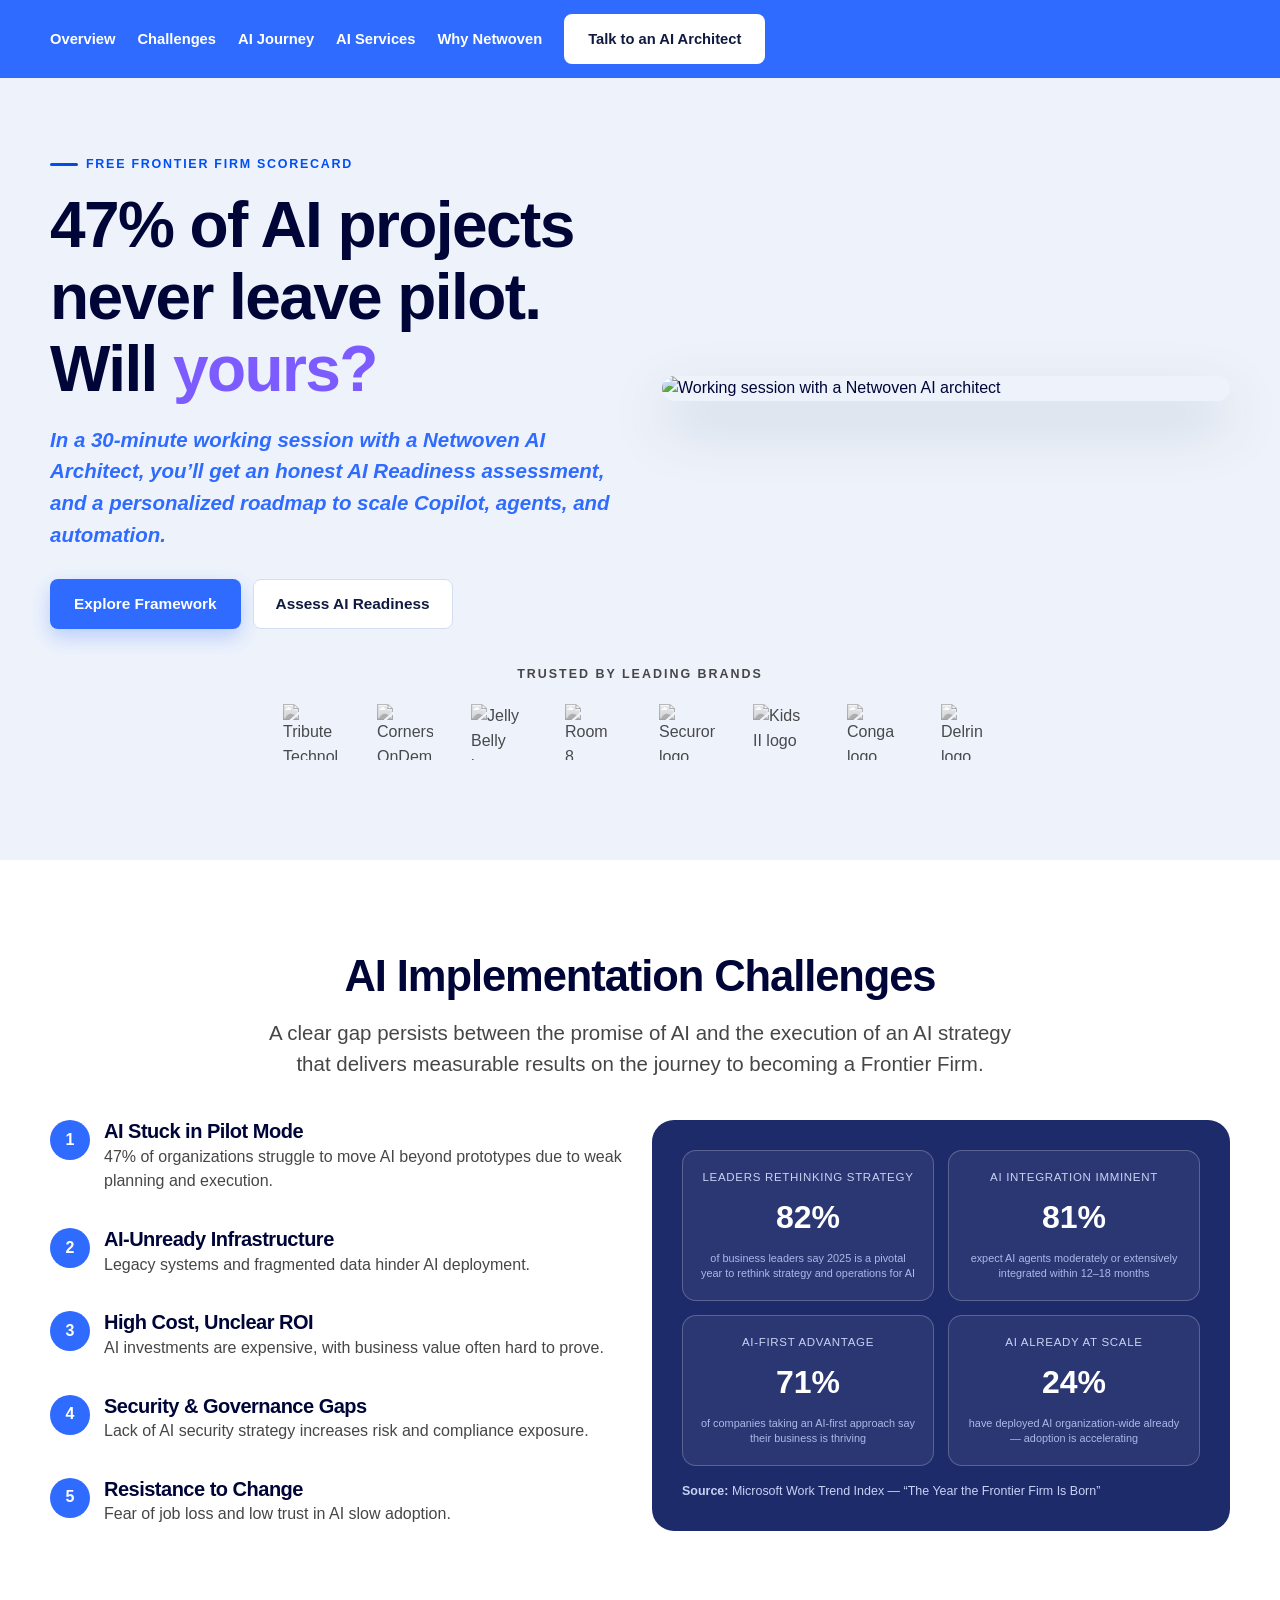
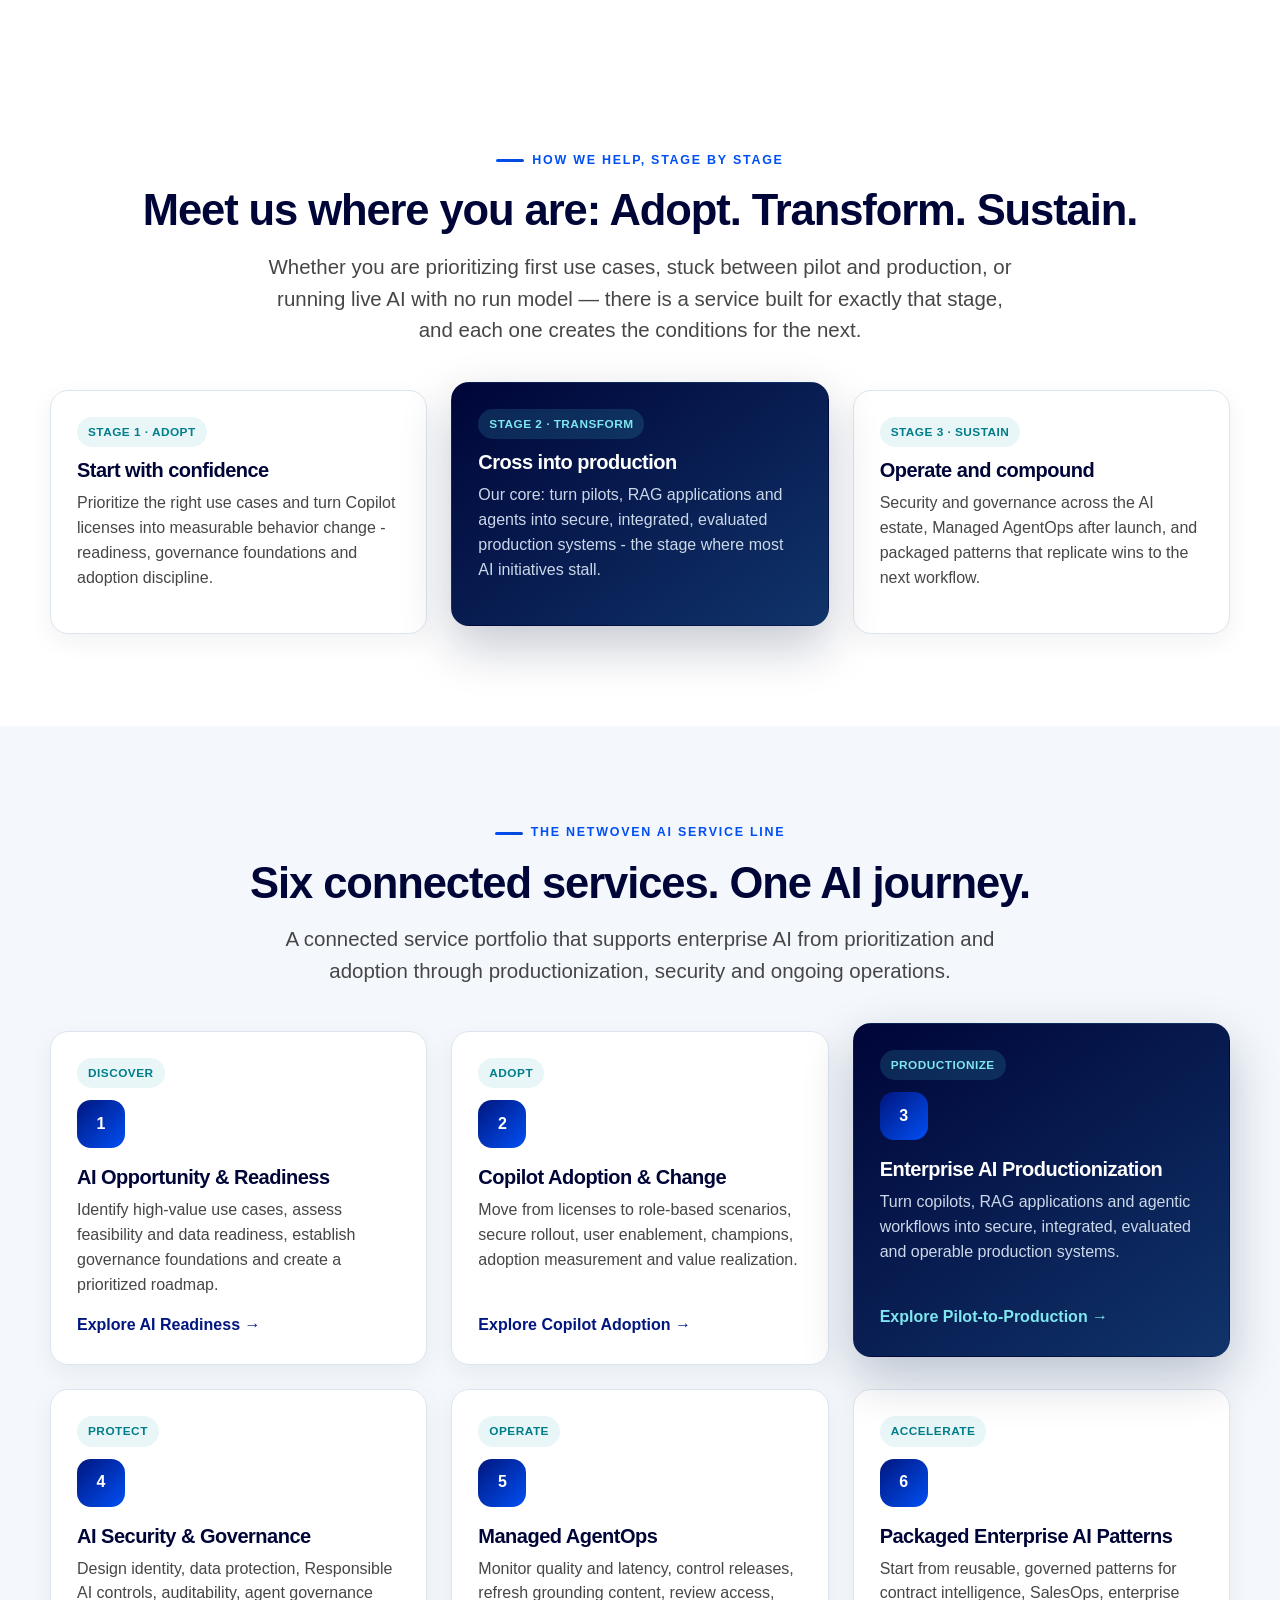
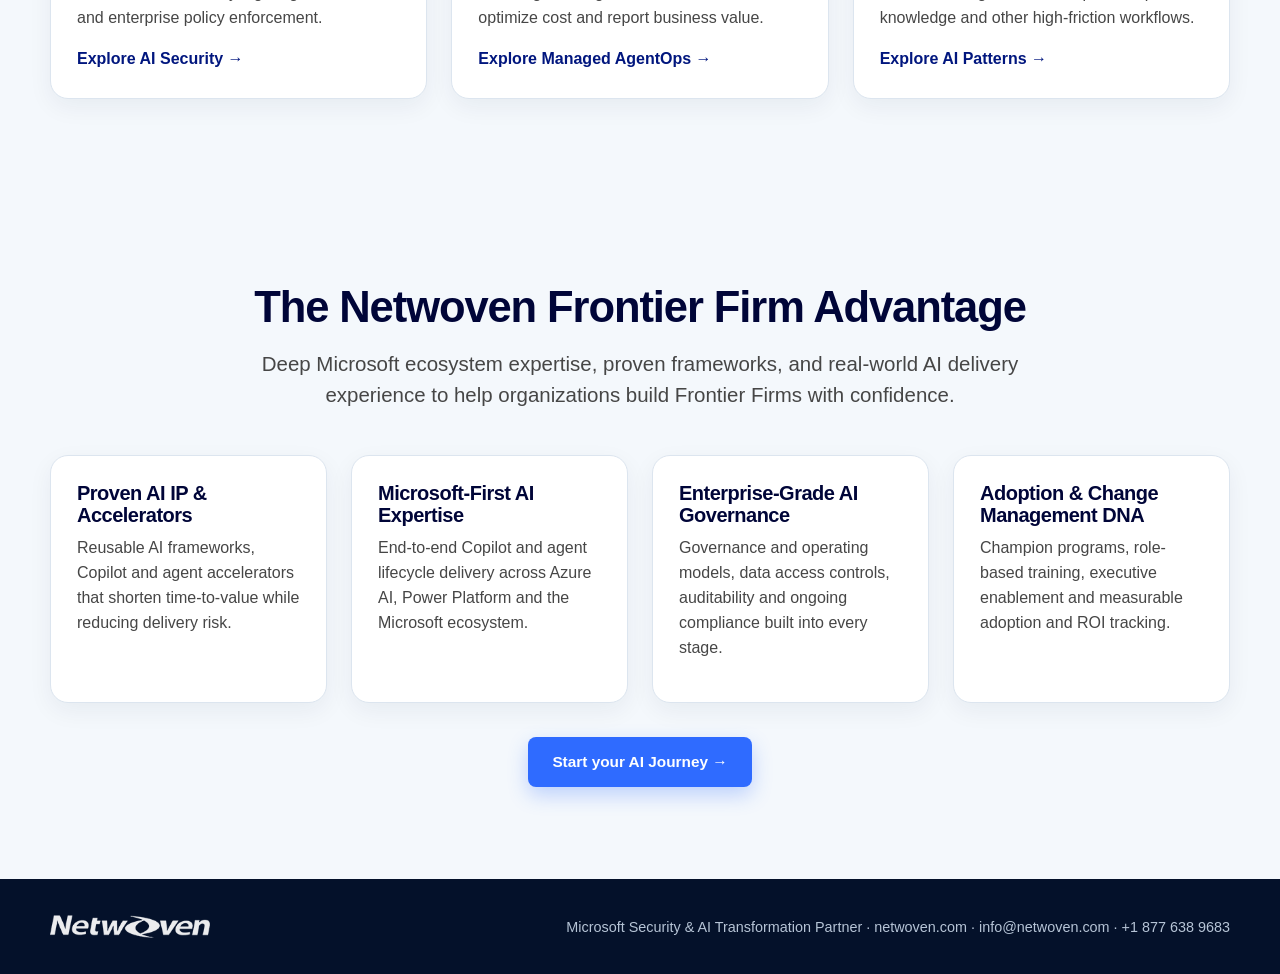
==== commit 92a1e6ae: "added sub pages" ====
--- a/netwoven_transform_with_ai_html 5/index.html
+++ b/netwoven_transform_with_ai_html 5/index.html
@@ -3,236 +3,128 @@
 <head>
 <meta charset="utf-8">
 <meta name="viewport" content="width=device-width,initial-scale=1">
-<title>AI Pilot-to-Production Services & AgentOps | Netwoven</title>
-<meta name="description" content="Move copilots, RAG apps and agents from pilot to secure, governed production with Netwoven's framework and Managed AgentOps. Free 2-hour workshop.">
+<title>Transform with AI | Enterprise AI Services | Netwoven</title>
+<meta name="description" content="47% of AI projects never leave pilot. Netwoven meets you at your stage - Adopt, Transform, Sustain - with six connected AI services from readiness to Managed AgentOps.">
 <link rel="canonical" href="https://netwoven.com/services/transform-with-ai/">
-<meta property="og:title" content="Move Enterprise AI from Pilot to Production | Netwoven">
-<meta property="og:description" content="Secure, integrate, evaluate and operate enterprise AI with Netwoven's Pilot-to-Production Framework.">
-<meta property="og:type" content="website">
-<meta property="og:url" content="https://netwoven.com/services/transform-with-ai/">
-<meta name="twitter:card" content="summary_large_image">
-<meta name="twitter:site" content="@Netwoven">
-<meta name="twitter:title" content="Move Enterprise AI from Pilot to Production | Netwoven">
-<meta name="twitter:description" content="Secure, integrate, evaluate and operate enterprise AI with Netwoven's Pilot-to-Production Framework.">
-<meta name="twitter:image" content="https://netwoven.com/wp-content/uploads/2026/04/photo-1552664730-d307ca884978.webp">
-<meta property="og:image" content="https://netwoven.com/wp-content/uploads/2026/04/photo-1552664730-d307ca884978.webp">
 <link rel="stylesheet" href="styles.css">
-<script type="application/ld+json">{"@context":"https://schema.org","@type":"Service","name":"Enterprise AI Pilot-to-Production Services","provider":{"@type":"Organization","name":"Netwoven","url":"https://netwoven.com"},"serviceType":"Enterprise AI productionization, AI security, AgentOps and Copilot adoption","areaServed":"Global","url":"https://netwoven.com/services/transform-with-ai/"}</script>
-<script type="application/ld+json">{"@context":"https://schema.org","@type":"FAQPage","mainEntity":[
-{"@type":"Question","name":"Does Netwoven only work with Microsoft AI technologies?","acceptedAnswer":{"@type":"Answer","text":"Netwoven is Microsoft-first, not model-exclusive. We select the appropriate platform and model based on enterprise architecture, data sensitivity, integration, performance, governance and commercial requirements."}},
-{"@type":"Question","name":"Do we need a completed pilot before engaging Netwoven?","acceptedAnswer":{"@type":"Answer","text":"No. The framework can qualify an idea before a pilot, assess a pilot underway, rescue a stalled initiative or harden a deployed application that lacks governance and operations."}},
-{"@type":"Question","name":"What makes a solution production-ready?","acceptedAnswer":{"@type":"Answer","text":"Business ownership, workflow fit, reliable permission-aware data, suitable architecture, enterprise integration, repeatable evaluation, security and governance controls, adoption readiness and an accountable run model."}},
-{"@type":"Question","name":"What happens after the complimentary workshop?","acceptedAnswer":{"@type":"Answer","text":"You receive the initial heatmap and action plan. The next step may be internal remediation, a detailed Production Readiness Assessment, a targeted productionization sprint or a broader rollout program."}},
-{"@type":"Question","name":"What is Managed AgentOps?","acceptedAnswer":{"@type":"Answer","text":"The operating model after launch: monitoring, evaluation, incident response, prompt and workflow versioning, model changes, retrieval quality, content freshness, access reviews, cost optimization and business-value reporting."}}]}</script>
-<script type="application/ld+json">{"@context":"https://schema.org","@type":"BreadcrumbList","itemListElement":[{"@type":"ListItem","position":1,"name":"Capabilities","item":"https://netwoven.com/services/"},{"@type":"ListItem","position":2,"name":"Transform with AI","item":"https://netwoven.com/services/transform-with-ai/"}]}</script>
 </head>
 <body style="margin:0">
-
 <div class="nw-ai-page" id="top">
-  <!-- Preview header. Remove this block when embedding into the existing Netwoven WordPress template. -->
-  <header class="nw-topbar">
+  <header class="nw-topbar nw-topbar--blue">
     <div class="nw-container nw-topbar__inner">
-      <a href="https://netwoven.com/" aria-label="Netwoven home"><img class="nw-logo" src="assets/netwoven-logo.webp" alt="Netwoven"></a>
-      <button class="nw-menu-btn" type="button" aria-label="Toggle navigation" aria-expanded="false">☰</button>
-      <nav class="nw-nav" aria-label="Page navigation">
-        <a href="#production-gaps">Production gaps</a><a href="#framework">Framework</a><a href="#services">AI services</a><a href="#solutions">Solutions</a><a href="#workshop" class="nw-btn nw-btn--primary">Book workshop</a>
+      <nav class="nw-nav" aria-label="Page navigation" style="display:flex;gap:22px;align-items:center">
+        <a href="#top">Overview</a><a href="#challenges">Challenges</a><a href="#journey">AI Journey</a><a href="#services">AI Services</a><a href="#advantage">Why Netwoven</a>
+        <a class="nw-btn nw-btn--white" href="https://netwoven.com/company/contact-us/?utm_source=website&utm_medium=cta&utm_campaign=ai-services">Talk to an AI Architect</a>
       </nav>
     </div>
   </header>
+  <!-- ============================================================
+       PREVIEW ONLY. Sections 1, 2 and 5 below approximate the LIVE
+       WordPress sections which stay as-is. Only sections 3 and 4
+       (journey + services) are new - see
+       wordpress-fragment-journey-and-services.html for the embed.
+       ============================================================ -->
+  <main>
+    <!-- SECTION 1 (LIVE - kept): Frontier Firm hero -->
+    <section class="nw-section" style="background:#eef3fb;padding-top:70px">
+      <div class="nw-container">
+        <div class="nw-grid nw-grid--2" style="align-items:center;gap:44px">
+          <div>
+            <div class="nw-eyebrow">Free Frontier Firm scorecard</div>
+            <h1>47% of AI projects never leave pilot. Will <span style="color:#7c5cff">yours?</span></h1>
+            <p class="nw-lead" style="font-style:italic;color:#2f6bff;font-weight:600">In a 30-minute working session with a Netwoven AI Architect, you&#8217;ll get an honest AI Readiness assessment, and a personalized roadmap to scale Copilot, agents, and automation.</p>
+            <div class="nw-actions">
+              <a class="nw-btn nw-btn--primary" href="ai-pilot-to-production.html">Explore Framework</a>
+              <a class="nw-btn nw-btn--ghostlight" href="https://netwoven.com/company/contact-us/?utm_source=website&utm_medium=cta&utm_campaign=ai-services">Assess AI Readiness</a>
+            </div>
+          </div>
+          <img src="https://netwoven.com/wp-content/uploads/2026/04/photo-1552664730-d307ca884978.webp" alt="Working session with a Netwoven AI architect" style="width:100%;border-radius:18px;box-shadow:0 24px 60px rgba(16,26,62,.18)">
+        </div>
+      </div>
+      <div class="nw-sub" style="padding:36px 0 8px" aria-label="Trusted by leading brands"><div class="nw-container"><p style="text-align:center;font-size:.78rem;letter-spacing:.16em;font-weight:800;color:#464646;text-transform:uppercase;margin-bottom:20px">Trusted by leading brands</p><div style="display:flex;flex-wrap:wrap;justify-content:center;align-items:center;gap:38px"><img src="https://netwoven.com/wp-content/uploads/2026/02/tributetechnology_logo-150x150.webp" alt="Tribute Technology logo" loading="lazy" width="150" height="150" style="height:56px;width:auto;filter:grayscale(1);opacity:.72"><img src="https://netwoven.com/wp-content/uploads/2026/02/CornerstoneOnDemand-150x150.webp" alt="Cornerstone OnDemand logo" loading="lazy" width="150" height="150" style="height:56px;width:auto;filter:grayscale(1);opacity:.72"><img src="https://netwoven.com/wp-content/uploads/2026/03/jelly_belly_candy_company_logo-150x150.webp" alt="Jelly Belly logo" loading="lazy" width="150" height="150" style="height:56px;width:auto;filter:grayscale(1);opacity:.72"><img src="https://netwoven.com/wp-content/uploads/2026/02/room_8_group_logo-150x150.webp" alt="Room 8 Group logo" loading="lazy" width="150" height="150" style="height:56px;width:auto;filter:grayscale(1);opacity:.72"><img src="https://netwoven.com/wp-content/uploads/2026/02/securonix_logo-150x150.webp" alt="Securonix logo" loading="lazy" width="150" height="150" style="height:56px;width:auto;filter:grayscale(1);opacity:.72"><img src="https://netwoven.com/wp-content/uploads/2026/03/kids_ii_logo-150x150.webp" alt="Kids II logo" loading="lazy" width="150" height="150" style="height:56px;width:auto;filter:grayscale(1);opacity:.72"><img src="https://netwoven.com/wp-content/uploads/2026/02/conga_logo-150x150.webp" alt="Conga logo" loading="lazy" width="150" height="150" style="height:56px;width:auto;filter:grayscale(1);opacity:.72"><img src="https://netwoven.com/wp-content/uploads/2026/03/delrin_acetal_homopolymer_logo-150x150.webp" alt="Delrin logo" loading="lazy" width="150" height="150" style="height:56px;width:auto;filter:grayscale(1);opacity:.72"></div></div></div>
+    </section>
 
-  <main>
-    <section class="nw-hero" aria-labelledby="hero-title">
+    <!-- SECTION 2 (LIVE - kept): AI Implementation Challenges -->
+    <section class="nw-section" id="challenges">
       <div class="nw-container">
-        <div class="nw-hero__content">
-          <div class="nw-eyebrow">Enterprise AI Pilot-to-Production</div>
-          <h1 id="hero-title">Move enterprise AI from pilot to production.</h1>
-          <p>Netwoven helps organizations turn copilots, RAG applications and agentic workflows into secure, integrated, reliable and supportable production systems—with measurable business outcomes.</p>
-          <div class="nw-actions">
-            <a class="nw-btn nw-btn--primary" href="#workshop">Book a complimentary 2-hour workshop <span aria-hidden="true">→</span></a>
-            <a class="nw-btn nw-btn--ghost" href="assets/Netwoven-AI-Pilot-to-Production-Framework.pdf" target="_blank" rel="noopener">Download the framework</a>
+        <div class="nw-center" style="margin-bottom:40px">
+          <h2>AI Implementation Challenges</h2>
+          <p class="nw-lead">A clear gap persists between the promise of AI and the execution of an AI strategy that delivers measurable results on the journey to becoming a Frontier Firm.</p>
+        </div>
+        <div class="nw-grid nw-grid--2" style="align-items:start">
+          <div>
+            <div class="nw-chal"><div class="dot">1</div><div><h3>AI Stuck in Pilot Mode</h3><p>47% of organizations struggle to move AI beyond prototypes due to weak planning and execution.</p></div></div>
+            <div class="nw-chal"><div class="dot">2</div><div><h3>AI-Unready Infrastructure</h3><p>Legacy systems and fragmented data hinder AI deployment.</p></div></div>
+            <div class="nw-chal"><div class="dot">3</div><div><h3>High Cost, Unclear ROI</h3><p>AI investments are expensive, with business value often hard to prove.</p></div></div>
+            <div class="nw-chal"><div class="dot">4</div><div><h3>Security &amp; Governance Gaps</h3><p>Lack of AI security strategy increases risk and compliance exposure.</p></div></div>
+            <div class="nw-chal"><div class="dot">5</div><div><h3>Resistance to Change</h3><p>Fear of job loss and low trust in AI slow adoption.</p></div></div>
+          </div>
+          <div class="nw-statpanel">
+            <div class="nw-statgrid">
+              <div class="cardi"><em>Leaders Rethinking Strategy</em><strong>82%</strong><span>of business leaders say 2025 is a pivotal year to rethink strategy and operations for AI</span></div>
+              <div class="cardi"><em>AI Integration Imminent</em><strong>81%</strong><span>expect AI agents moderately or extensively integrated within 12&ndash;18 months</span></div>
+              <div class="cardi"><em>AI-First Advantage</em><strong>71%</strong><span>of companies taking an AI-first approach say their business is thriving</span></div>
+              <div class="cardi"><em>AI Already at Scale</em><strong>24%</strong><span>have deployed AI organization-wide already &mdash; adoption is accelerating</span></div>
+            </div>
+            <p style="font-size:.78rem;color:#c7d2f4;margin:16px 0 0"><strong>Source:</strong> Microsoft Work Trend Index &mdash; &#8220;The Year the Frontier Firm Is Born&#8221;</p>
           </div>
         </div>
       </div>
     </section>
 
-    <div class="nw-proofbar" aria-label="Netwoven strengths">
-      <div class="nw-container nw-proofbar__inner">
-        <div class="nw-proof"><span class="nw-proof__dot"></span>Microsoft-first enterprise AI</div>
-        <div class="nw-proof"><span class="nw-proof__dot"></span>Security and governance by design</div>
-        <div class="nw-proof"><span class="nw-proof__dot"></span>Production agentic application patterns</div>
-        <div class="nw-proof"><span class="nw-proof__dot"></span>Managed AgentOps after launch</div>
-      </div>
-    </div>
-
-    <section class="nw-section" style="padding:36px 0 8px" aria-label="Trusted by leading brands"><div class="nw-container"><p style="text-align:center;font-size:.78rem;letter-spacing:.16em;font-weight:800;color:#464646;text-transform:uppercase;margin-bottom:20px">Trusted by leading brands</p><div style="display:flex;flex-wrap:wrap;justify-content:center;align-items:center;gap:38px"><img src="https://netwoven.com/wp-content/uploads/2026/02/tributetechnology_logo-150x150.webp" alt="Tribute Technology logo" loading="lazy" width="150" height="150" style="height:56px;width:auto;filter:grayscale(1);opacity:.72"><img src="https://netwoven.com/wp-content/uploads/2026/02/CornerstoneOnDemand-150x150.webp" alt="Cornerstone OnDemand logo" loading="lazy" width="150" height="150" style="height:56px;width:auto;filter:grayscale(1);opacity:.72"><img src="https://netwoven.com/wp-content/uploads/2026/03/jelly_belly_candy_company_logo-150x150.webp" alt="Jelly Belly logo" loading="lazy" width="150" height="150" style="height:56px;width:auto;filter:grayscale(1);opacity:.72"><img src="https://netwoven.com/wp-content/uploads/2026/02/room_8_group_logo-150x150.webp" alt="Room 8 Group logo" loading="lazy" width="150" height="150" style="height:56px;width:auto;filter:grayscale(1);opacity:.72"><img src="https://netwoven.com/wp-content/uploads/2026/02/securonix_logo-150x150.webp" alt="Securonix logo" loading="lazy" width="150" height="150" style="height:56px;width:auto;filter:grayscale(1);opacity:.72"><img src="https://netwoven.com/wp-content/uploads/2026/03/kids_ii_logo-150x150.webp" alt="Kids II logo" loading="lazy" width="150" height="150" style="height:56px;width:auto;filter:grayscale(1);opacity:.72"><img src="https://netwoven.com/wp-content/uploads/2026/02/conga_logo-150x150.webp" alt="Conga logo" loading="lazy" width="150" height="150" style="height:56px;width:auto;filter:grayscale(1);opacity:.72"><img src="https://netwoven.com/wp-content/uploads/2026/03/delrin_acetal_homopolymer_logo-150x150.webp" alt="Delrin logo" loading="lazy" width="150" height="150" style="height:56px;width:auto;filter:grayscale(1);opacity:.72"></div></div></section>
-
-    <section class="nw-section" id="overview">
-      <div class="nw-container">
-        <div class="nw-question">
-          <div>
-            <div class="nw-eyebrow">The production gap</div>
-            <div class="nw-question__quote">Your pilot works. Is the enterprise ready to run it?</div>
-            <p class="nw-lead" style="margin-top:18px">A technically successful pilot is not yet a production business system. The difficult work starts when it must use real enterprise data, integrate with real processes, pass security review, earn user trust and remain reliable after launch. Across the industry, <a href="https://fortune.com/2025/08/18/mit-report-95-percent-generative-ai-pilots-at-companies-failing-cfo/" target="_blank" rel="noopener" style="text-decoration:underline">MIT found 95% of GenAI pilots deliver no measurable P&amp;L impact</a>, and <a href="https://www.spglobal.com/market-intelligence/en/news-insights/research/ai-experiences-rapid-adoption-but-with-mixed-outcomes-highlights-from-vote-ai-machine-learning" target="_blank" rel="noopener" style="text-decoration:underline">S&amp;P Global reports 42% of companies abandoned most of their AI initiatives</a> in a single year.</p>
-          </div>
-          <div class="nw-checklist" aria-label="Production requirements">
-            <div class="nw-check">A measurable business outcome and accountable owner</div>
-            <div class="nw-check">Permission-aware data and production integrations</div>
-            <div class="nw-check">Evaluation, reliability and human-control mechanisms</div>
-            <div class="nw-check">Security, governance, auditability and compliance</div>
-            <div class="nw-check">A clear run model for monitoring and improvement</div>
-          </div>
-        </div>
-        <img src="assets/pilot-to-production-bridge.svg" width="1000" height="430" alt="Infographic: five disciplines — business value, workflow fit, secure data, evaluation and trust, run model — bridge the productionization gap between AI pilot and production business system" loading="lazy" style="width:100%;margin-top:36px;border-radius:16px;border:1px solid #d9e8f2">
-      </div>
-    </section>
-
-    <section class="nw-section nw-section--soft" id="production-gaps">
+    <!-- SECTION 3 (NEW): journey band -->
+    <section class="nw-section" id="journey">
       <div class="nw-container">
         <div class="nw-center" style="margin-bottom:44px">
-          <div class="nw-eyebrow">Production readiness</div>
-          <h2>Eight gaps that keep AI initiatives in pilot</h2>
-          <p class="nw-lead">Netwoven assesses every candidate across the business, technology, trust and operating disciplines required for enterprise production.</p>
-        </div>
-        <div class="nw-grid nw-grid--4">
-          <article class="nw-card nw-gap-card" data-num="01"><div class="nw-icon">01</div><h3>Business value & ownership</h3><p>Is the outcome important, measurable, funded and owned by someone with authority to change the process?</p></article>
-          <article class="nw-card nw-gap-card" data-num="02"><div class="nw-icon">02</div><h3>Workflow & adoption</h3><p>Is AI embedded into the way work is actually performed, with roles, exceptions and user adoption designed?</p></article>
-          <article class="nw-card nw-gap-card" data-num="03"><div class="nw-icon">03</div><h3>Data & content readiness</h3><p>Are sources current, accessible, permission-aware, governed and suitable for production-scale retrieval or action?</p></article>
-          <article class="nw-card nw-gap-card" data-num="04"><div class="nw-icon">04</div><h3>Architecture & engineering</h3><p>Is the pattern appropriately simple, scalable, resilient, testable and maintainable for the use case?</p></article>
-          <article class="nw-card nw-gap-card" data-num="05"><div class="nw-icon">05</div><h3>Enterprise integration</h3><p>Can the solution safely read and write to systems of record, approvals and downstream workflows?</p></article>
-          <article class="nw-card nw-gap-card" data-num="06"><div class="nw-icon">06</div><h3>Trust & evaluation</h3><p>Can grounding, accuracy, safety and reliability be measured through repeatable evaluation and release gates?</p></article>
-          <article class="nw-card nw-gap-card" data-num="07"><div class="nw-icon">07</div><h3>Security & governance</h3><p>Are identity, privacy, policy, auditability, accountability and human oversight designed into the system?</p></article>
-          <article class="nw-card nw-gap-card" data-num="08"><div class="nw-icon">08</div><h3>Operations & AgentOps</h3><p>Who owns monitoring, incidents, model changes, content freshness, access reviews, cost and value after launch?</p></article>
-        </div>
-        <figure style="margin:44px auto 0;max-width:860px"><img src="assets/readiness-scorecard-sample.svg" width="960" height="560" alt="Sample production readiness scorecard: eight gaps scored 0 to 5 with blocker, remediate and strength status" loading="lazy" style="width:100%"><figcaption style="text-align:center;font-size:.85rem;color:#5a6a7e;margin-top:10px">Illustrative assessment output — every gap is scored with evidence during the Production Readiness Assessment</figcaption></figure>
-      </div>
-    </section>
-
-    <section class="nw-section" id="framework">
-      <div class="nw-container">
-        <div class="nw-center" style="margin-bottom:46px">
-          <div class="nw-eyebrow">The Netwoven framework</div>
-          <h2>A controlled path from candidate to scaled production</h2>
-          <p class="nw-lead">Netwoven’s Pilot-to-Production Framework — the AI Productionization Bridge™ — makes readiness demonstrated rather than assumed: each stage produces evidence, decisions and exit criteria.</p>
-        </div>
-        <div class="nw-framework">
-          <article class="nw-step"><div class="nw-step__num">STAGE 1</div><h3>Assess</h3><p>Validate value, inventory evidence and score the eight gaps.</p></article>
-          <article class="nw-step"><div class="nw-step__num">STAGE 2</div><h3>Architect</h3><p>Select the right AI pattern and define target architecture.</p></article>
-          <article class="nw-step"><div class="nw-step__num">STAGE 3</div><h3>Harden &amp; Integrate</h3><p>Implement identity, security and release controls; connect systems, approvals and exceptions.</p></article>
-          <article class="nw-step"><div class="nw-step__num">STAGE 4</div><h3>Validate</h3><p>Prove evaluation, security and operational evidence before go-live.</p></article>
-          <article class="nw-step"><div class="nw-step__num">STAGE 5</div><h3>Launch</h3><p>Controlled rollout with adoption support and hypercare.</p></article>
-          <article class="nw-step"><div class="nw-step__num">STAGE 6</div><h3>Operate</h3><p>Monitor, govern and continuously improve through AgentOps.</p></article>
-          <article class="nw-step"><div class="nw-step__num">STAGE 7</div><h3>Scale</h3><p>Replicate proven patterns across workflows and functions.</p></article>
-        </div>
-        <div class="nw-actions" style="justify-content:center;margin-top:34px"><a class="nw-btn nw-btn--secondary" href="assets/Netwoven-AI-Pilot-to-Production-Framework.pdf" target="_blank" rel="noopener">Explore the detailed framework</a></div>
-      </div>
-    </section>
-
-    <section class="nw-section nw-section--soft" id="services">
-      <div class="nw-container">
-        <div class="nw-center" style="margin-bottom:44px">
-          <div class="nw-eyebrow">AI services for every tier</div>
-          <h2>Start where you are. Build toward production.</h2>
-          <p class="nw-lead">A connected service portfolio that supports enterprise AI from prioritization and adoption through productionization, security and ongoing operations.</p>
+          <div class="nw-eyebrow">How we help, stage by stage</div>
+          <h2>Meet us where you are: Adopt. Transform. Sustain.</h2>
+          <p class="nw-lead">Whether you are prioritizing first use cases, stuck between pilot and production, or running live AI with no run model — there is a service built for exactly that stage, and each one creates the conditions for the next.</p>
         </div>
         <div class="nw-grid nw-grid--3">
-          <article class="nw-card nw-offer-card"><span class="nw-tag">Discover</span><div class="nw-icon">1</div><h3>AI Opportunity & Readiness</h3><p>Identify high-value use cases, assess feasibility and data readiness, establish governance foundations and create a prioritized roadmap.</p><a class="nw-link" href="https://netwoven.com/company/contact-us/">Discuss AI readiness →</a></article>
-          <article class="nw-card nw-offer-card"><span class="nw-tag">Adopt</span><div class="nw-icon">2</div><h3>Copilot Adoption & Change</h3><p>Move from licenses to role-based scenarios, secure rollout, user enablement, champions, adoption measurement and value realization.</p><a class="nw-link" href="https://netwoven.com/company/contact-us/">Plan Copilot adoption →</a></article>
-          <article class="nw-card nw-offer-card nw-offer-card--featured"><span class="nw-tag">Productionize</span><div class="nw-icon">3</div><h3>Enterprise AI Productionization</h3><p>Turn copilots, RAG applications and agentic workflows into secure, integrated, evaluated and operable production systems.</p><a class="nw-link" href="#workshop">Start with the workshop →</a></article>
-          <article class="nw-card nw-offer-card"><span class="nw-tag">Protect</span><div class="nw-icon">4</div><h3>AI Security & Governance</h3><p>Design identity, data protection, Responsible AI controls, auditability, agent governance and enterprise policy enforcement.</p><a class="nw-link" href="https://netwoven.com/company/contact-us/">Review AI security →</a></article>
-          <article class="nw-card nw-offer-card"><span class="nw-tag">Operate</span><div class="nw-icon">5</div><h3>Managed AgentOps</h3><p>Monitor quality and latency, control releases, refresh grounding content, review access, optimize cost and report business value.</p><a class="nw-link" href="https://netwoven.com/company/contact-us/">Explore AgentOps →</a></article>
-          <article class="nw-card nw-offer-card"><span class="nw-tag">Accelerate</span><div class="nw-icon">6</div><h3>Packaged Enterprise AI Patterns</h3><p>Start from reusable, governed patterns for contract intelligence, SalesOps, enterprise knowledge and other high-friction workflows.</p><a class="nw-link" href="#solutions">View solutions →</a></article>
+          <article class="nw-card"><span class="nw-tag">Stage 1 · Adopt</span><h3>Start with confidence</h3><p>Prioritize the right use cases and turn Copilot licenses into measurable behavior change - readiness, governance foundations and adoption discipline.</p></article>
+          <article class="nw-card nw-offer-card--featured"><span class="nw-tag">Stage 2 · Transform</span><h3>Cross into production</h3><p>Our core: turn pilots, RAG applications and agents into secure, integrated, evaluated production systems - the stage where most AI initiatives stall.</p></article>
+          <article class="nw-card"><span class="nw-tag">Stage 3 · Sustain</span><h3>Operate and compound</h3><p>Security and governance across the AI estate, Managed AgentOps after launch, and packaged patterns that replicate wins to the next workflow.</p></article>
         </div>
       </div>
     </section>
 
-    <!-- SEO: add internal links to related Netwoven service pages (Copilot adoption, Security & Purview, Data & Analytics), and republish the productionization article on the blog with a link to this page. -->
-    <section class="nw-section nw-section--dark" id="workshop">
-      <div class="nw-container nw-workshop">
-        <div>
-          <div class="nw-eyebrow">Complimentary working session</div>
-          <h2>Find the strongest path to your first—or next—production AI workflow.</h2>
-          <p class="nw-lead">This is not a generic AI presentation. Netwoven facilitates a focused two-hour discussion around your real use cases, current evidence and enterprise constraints.</p>
-          <div class="nw-actions"><a class="nw-btn nw-btn--primary" href="https://netwoven.com/company/contact-us/?utm_source=website&utm_medium=cta&utm_campaign=ai-pilot-to-production&utm_content=workshop">Request the workshop →</a></div>
-          <p style="margin-top:18px;font-size:.88rem">Recommended participants: business sponsor, process owner, AI/application owner, security or governance lead, and enterprise architecture or IT.</p>
-          <img src="https://netwoven.com/wp-content/uploads/2026/04/business.webp" alt="Team working session reviewing an AI production plan" loading="lazy" style="width:100%;border-radius:14px;margin-top:24px">
+    <!-- SECTION 4 (NEW): six services -->
+    <section class="nw-section nw-section--soft" id="services">
+      <div class="nw-container">
+        <div class="nw-center" style="margin-bottom:44px">
+          <div class="nw-eyebrow">The Netwoven AI service line</div>
+          <h2>Six connected services. One AI journey.</h2>
+          <p class="nw-lead">A connected service portfolio that supports enterprise AI from prioritization and adoption through productionization, security and ongoing operations.</p>
         </div>
-        <div class="nw-workshop__panel">
-          <h3>What your team leaves with</h3>
-          <div class="nw-output"><span class="nw-output__num">01</span><div><strong>Prioritized production candidate</strong><p>One or two high-value use cases selected for deeper consideration.</p></div></div>
-          <div class="nw-output"><span class="nw-output__num">02</span><div><strong>Red/amber/green readiness heatmap</strong><p>An initial view across the eight production gaps.</p></div></div>
-          <div class="nw-output"><span class="nw-output__num">03</span><div><strong>Critical gaps and decisions</strong><p>The blockers, risks, owners and unresolved assumptions requiring attention.</p></div></div>
-          <div class="nw-output"><span class="nw-output__num">04</span><div><strong>Focused 30-day action plan</strong><p>Practical next steps for validating and advancing the strongest candidate.</p></div></div>
-          <div class="nw-note" style="margin-top:18px">Everything produced during the session is yours to keep, regardless of what you decide next.</div>
+        <div class="nw-grid nw-grid--3">
+          <article class="nw-card nw-offer-card"><span class="nw-tag">Discover</span><div class="nw-icon">1</div><h3>AI Opportunity & Readiness</h3><p>Identify high-value use cases, assess feasibility and data readiness, establish governance foundations and create a prioritized roadmap.</p><a class="nw-link" href="ai-opportunity-readiness.html">Explore AI Readiness →</a></article>
+          <article class="nw-card nw-offer-card"><span class="nw-tag">Adopt</span><div class="nw-icon">2</div><h3>Copilot Adoption & Change</h3><p>Move from licenses to role-based scenarios, secure rollout, user enablement, champions, adoption measurement and value realization.</p><a class="nw-link" href="copilot-adoption-change.html">Explore Copilot Adoption →</a></article>
+          <article class="nw-card nw-offer-card nw-offer-card--featured"><span class="nw-tag">Productionize</span><div class="nw-icon">3</div><h3>Enterprise AI Productionization</h3><p>Turn copilots, RAG applications and agentic workflows into secure, integrated, evaluated and operable production systems.</p><a class="nw-link" href="ai-pilot-to-production.html">Explore Pilot-to-Production →</a></article>
+          <article class="nw-card nw-offer-card"><span class="nw-tag">Protect</span><div class="nw-icon">4</div><h3>AI Security & Governance</h3><p>Design identity, data protection, Responsible AI controls, auditability, agent governance and enterprise policy enforcement.</p><a class="nw-link" href="ai-security-governance.html">Explore AI Security →</a></article>
+          <article class="nw-card nw-offer-card"><span class="nw-tag">Operate</span><div class="nw-icon">5</div><h3>Managed AgentOps</h3><p>Monitor quality and latency, control releases, refresh grounding content, review access, optimize cost and report business value.</p><a class="nw-link" href="managed-agentops.html">Explore Managed AgentOps →</a></article>
+          <article class="nw-card nw-offer-card"><span class="nw-tag">Accelerate</span><div class="nw-icon">6</div><h3>Packaged Enterprise AI Patterns</h3><p>Start from reusable, governed patterns for contract intelligence, SalesOps, enterprise knowledge and other high-friction workflows.</p><a class="nw-link" href="packaged-ai-patterns.html">Explore AI Patterns →</a></article>
         </div>
       </div>
     </section>
 
-    <section class="nw-section" id="solutions">
+    <!-- SECTION 5 (LIVE - kept): Frontier Firm Advantage -->
+    <section class="nw-section nw-section--soft" id="advantage">
       <div class="nw-container">
         <div class="nw-center" style="margin-bottom:44px">
-          <div class="nw-eyebrow">Pattern library</div>
-          <h2>Proven AI design patterns, productionized</h2>
-          <p class="nw-lead">The framework includes a catalog of enterprise AI design patterns&mdash;each with defined controls, evaluation methods and an autonomy ceiling. We select the least-complex pattern that meets the need, then take it through the production gates.</p>
+          <h2>The Netwoven Frontier Firm Advantage</h2>
+          <p class="nw-lead">Deep Microsoft ecosystem expertise, proven frameworks, and real-world AI delivery experience to help organizations build Frontier Firms with confidence.</p>
         </div>
-        <div class="nw-grid nw-grid--3" style="margin-bottom:44px">
-          <article class="nw-card"><span class="nw-tag">Autonomy A1</span><h3>Ready-made Copilot &amp; SaaS</h3><p>Configure what already exists&mdash;tenant setup, DLP, usage policy and adoption&mdash;when standard capability meets the need.</p></article>
-          <article class="nw-card"><span class="nw-tag">Autonomy A1&ndash;A2</span><h3>Permission-aware knowledge assistant (RAG)</h3><p>Cited answers over governed content with ACL trimming, source hierarchy, freshness rules and explicit not-found behavior.</p></article>
-          <article class="nw-card"><span class="nw-tag">Autonomy A2</span><h3>Tool-using assistant</h3><p>Retrieves, calculates and drafts through bounded enterprise tools&mdash;typed schemas, least privilege, timeouts and human confirmation.</p></article>
-          <article class="nw-card"><span class="nw-tag">Autonomy A2&ndash;A3</span><h3>Deterministic-first workflow with AI assist</h3><p>Rules, state machines and approval gates lead; the LLM contributes only where interpretation or generation adds value.</p></article>
-          <article class="nw-card"><span class="nw-tag">Autonomy A3</span><h3>Write-safe transactional agent</h3><p>Acts on systems of record behind signed confirmations, idempotency, field-level security and rollback design.</p></article>
-          <article class="nw-card"><span class="nw-tag">Autonomy A4 &middot; governed</span><h3>Multi-agent orchestration</h3><p>Used only when justified&mdash;with budgets, stop conditions, continuous monitoring and human override designed in.</p></article>
+        <div class="nw-grid nw-grid--4">
+          <article class="nw-card"><h3>Proven AI IP &amp; Accelerators</h3><p>Reusable AI frameworks, Copilot and agent accelerators that shorten time-to-value while reducing delivery risk.</p></article>
+          <article class="nw-card"><h3>Microsoft-First AI Expertise</h3><p>End-to-end Copilot and agent lifecycle delivery across Azure AI, Power Platform and the Microsoft ecosystem.</p></article>
+          <article class="nw-card"><h3>Enterprise-Grade AI Governance</h3><p>Governance and operating models, data access controls, auditability and ongoing compliance built into every stage.</p></article>
+          <article class="nw-card"><h3>Adoption &amp; Change Management DNA</h3><p>Champion programs, role-based training, executive enablement and measurable adoption and ROI tracking.</p></article>
         </div>
-        <div class="nw-center" style="margin-bottom:34px">
-          <h3 style="font-size:1.3rem;margin:0">Solutions built on these patterns&mdash;live in enterprise production</h3>
-        </div>
-        <div class="nw-grid nw-grid--3">
-          <article class="nw-card nw-solution"><div class="nw-solution__visual"><svg viewBox="0 0 64 64"><path d="M17 8h22l8 8v40H17z"/><path d="M39 8v10h10M23 28h18M23 36h18M23 44h12"/><circle cx="45" cy="45" r="10"/><path d="m41 45 3 3 6-7"/></svg></div><div class="nw-solution__body"><span class="nw-tag">Legal & Procurement</span><h3>Contract Intelligence & Drafting Agent</h3><p>Permission-aware contract Q&A, clause citations, compliant drafting, deviation detection, approvals and audit-ready lineage.</p><p style="font-size:.82rem;color:#5a6a7e;margin:6px 0 10px">Built on: permission-aware RAG &middot; tool-using assistant &middot; approval workflow</p><a class="nw-link" href="assets/Contract-Intelligence-Drafting-Agent.pdf" target="_blank" rel="noopener">View solution brief →</a></div></article>
-          <article class="nw-card nw-solution"><div class="nw-solution__visual"><svg viewBox="0 0 64 64"><path d="M8 52h48M14 46V31h8v15M28 46V20h8v26M42 46V11h8v35"/><path d="m12 25 12-8 10 5 18-14"/></svg></div><div class="nw-solution__body"><span class="nw-tag">Revenue Operations</span><h3>SalesOps Forecast & Pricing Agent</h3><p>Proactive forecast hygiene, live pricing guardrails, Teams-based action cards and controlled CRM write-back.</p><p style="font-size:.82rem;color:#5a6a7e;margin:6px 0 10px">Built on: deterministic-first workflow &middot; write-safe transactional agent</p><a class="nw-link" href="assets/SalesOps-Forecast-Pricing-Agent.pdf" target="_blank" rel="noopener">View solution brief →</a></div></article>
-          <article class="nw-card nw-solution"><div class="nw-solution__visual"><svg viewBox="0 0 64 64"><path d="M12 12h40v38H12z"/><path d="M20 22h24M20 30h18M20 38h22"/><circle cx="47" cy="47" r="10"/><path d="M43 47h8M47 43v8"/></svg></div><div class="nw-solution__body"><span class="nw-tag">Enterprise Knowledge</span><h3>Knowledge & Policy Agent</h3><p>Authoritative, permission-aware answers with citations, content freshness controls and deployable Teams, SharePoint or Copilot experiences.</p><p style="font-size:.82rem;color:#5a6a7e;margin:6px 0 10px">Built on: permission-aware RAG &middot; ready-made Copilot surfaces</p><a class="nw-link" href="assets/Enterprise-Knowledge-Policy-Agent.pdf" target="_blank" rel="noopener">View solution brief →</a></div></article>
-        </div>
-      </div>
-    </section>
-
-    <section class="nw-section nw-section--soft" id="advantage">
-      <div class="nw-container">
-        <div class="nw-grid nw-grid--2" style="align-items:center">
-          <div><div class="nw-eyebrow">Why Netwoven</div><h2>Enterprise discipline around the AI experience.</h2><p class="nw-lead">Netwoven brings together the capabilities that are typically fragmented across AI specialists, platform teams, security consultants and managed-service providers.</p><img src="https://netwoven.com/wp-content/uploads/2026/04/empower-your-people-.webp" alt="Netwoven consultants working with a client team" loading="lazy" style="width:100%;border-radius:16px;margin-top:26px"></div>
-          <div class="nw-metrics">
-            <div class="nw-metric"><strong>25+ years</strong><span>Microsoft-first enterprise consulting — Copilot, Azure AI, Power Platform, Fabric, Purview, Entra</span></div>
-            <div class="nw-metric"><strong>6 of 6</strong><span>Microsoft Solutions Partner solution areas, with GCC High delivery experience</span></div>
-            <div class="nw-metric"><strong>In production</strong><span>Agentic applications live with enterprise clients, including a Nasdaq-listed semiconductor leader</span></div>
-            <div class="nw-metric"><strong>~85%</strong><span>Requests resolved deterministically — no LLM call — in our production agent architecture</span></div>
-          </div>
-        </div>
-      </div>
-    </section>
-
-    <section class="nw-section" id="faq">
-      <div class="nw-container">
-        <div class="nw-center" style="margin-bottom:40px"><div class="nw-eyebrow">Common questions</div><h2>AI Pilot-to-Production FAQs</h2></div>
-        <div class="nw-faq">
-          <details><summary>Does Netwoven only work with Microsoft AI technologies?</summary><p>Netwoven is Microsoft-first, not model-exclusive. We select the appropriate platform and model based on enterprise architecture, data sensitivity, integration, performance, governance and commercial requirements.</p></details>
-          <details><summary>Do we need a completed pilot before engaging Netwoven?</summary><p>No. The framework can be used to qualify an idea before a pilot, assess a pilot already underway, rescue a stalled initiative or harden a deployed application that lacks sufficient governance and operations.</p></details>
-          <details><summary>What makes a solution production-ready?</summary><p>Production readiness is demonstrated through business ownership, workflow fit, reliable and permission-aware data, suitable architecture, enterprise integration, repeatable evaluation, security and governance controls, adoption readiness and an accountable run model.</p></details>
-          <details><summary>What happens after the complimentary workshop?</summary><p>You receive the initial heatmap and action plan. Depending on the findings, the next step may be internal remediation, a detailed Production Readiness Assessment, a targeted productionization sprint or a broader rollout program.</p></details>
-          <details><summary>What is Managed AgentOps?</summary><p>Managed AgentOps is the operating model after launch. It covers monitoring, evaluation, incident response, prompt and workflow versioning, model changes, retrieval quality, content freshness, access reviews, cost optimization and business-value reporting.</p></details>
-        </div>
-      </div>
-    </section>
-
-    <section class="nw-section" style="padding-top:20px">
-      <div class="nw-container">
-        <div class="nw-final-cta">
-          <div><h2>Which AI use case is ready to move?</h2><p>Bring your most promising candidates. We will help your team identify the production gaps, prioritize the strongest one and define a practical next step.</p></div>
-          <a class="nw-btn nw-btn--primary" href="https://netwoven.com/company/contact-us/?utm_source=website&utm_medium=cta&utm_campaign=ai-pilot-to-production&utm_content=final-cta">Book the complimentary workshop →</a>
-        </div>
+        <div class="nw-actions" style="justify-content:center;margin-top:34px"><a class="nw-btn nw-btn--primary" href="https://netwoven.com/company/contact-us/?utm_source=website&utm_medium=cta&utm_campaign=ai-services">Start your AI Journey →</a></div>
       </div>
     </section>
   </main>
-
-  <!-- Preview footer. Remove when embedding into the existing Netwoven WordPress template. -->
   <footer class="nw-footer"><div class="nw-container nw-footer__inner"><img src="assets/netwoven-logo.webp" alt="Netwoven"><p>Microsoft Security & AI Transformation Partner · netwoven.com · info@netwoven.com · +1 877 638 9683</p></div></footer>
 </div>
-
 <script src="script.js"></script>
 </body></html>
--- a/netwoven_transform_with_ai_html 5/styles.css
+++ b/netwoven_transform_with_ai_html 5/styles.css
@@ -48,8 +48,8 @@
 .nw-icon { width: 48px; height: 48px; border-radius: 14px; display: grid; place-items: center; color: #fff; background: linear-gradient(135deg,var(--nw-blue),var(--nw-teal)); margin-bottom: 18px; font-weight: 800; }
 .nw-icon svg { width: 25px; height: 25px; stroke: currentColor; fill: none; stroke-width: 1.8; }
 .nw-btn { display: inline-flex; align-items: center; justify-content: center; gap: 9px; min-height: 50px; padding: 0 22px; border-radius: 999px; font-weight: 800; font-size: .96rem; transition: all .2s ease; border: 2px solid transparent; }
-.nw-btn--primary { color: #000 !important; background: #ffde09; border-radius: .25rem; box-shadow: 0 8px 20px rgba(0,5,56,.18); }
-.nw-btn--primary:hover { transform: translateY(-2px); background: #ffd400; box-shadow: 0 12px 26px rgba(0,5,56,.26); }
+.nw-btn--primary { color: #fff !important; background: #2f6bff; border-radius: 8px; box-shadow: 0 8px 20px rgba(47,107,255,.28); }
+.nw-btn--primary:hover { transform: translateY(-2px); background: #0449d5; box-shadow: 0 12px 26px rgba(47,107,255,.36); }
 .nw-btn--secondary { color: var(--nw-navy) !important; background: #fff; border-color: #cbd9e7; }
 .nw-btn--secondary:hover { border-color: var(--nw-blue); }
 .nw-btn--ghost { color: #fff !important; border-color: rgba(255,255,255,.45); }
@@ -65,7 +65,7 @@
 .nw-hero__content { max-width: 710px; position: relative; z-index: 2; padding: 96px 0; }
 .nw-hero h1 { color: #fff; }
 .nw-hero p { color: #dbe7f4; font-size: clamp(1.05rem,1.6vw,1.3rem); max-width: 660px; }
-.nw-hero .nw-eyebrow { color: #ffde09; }
+.nw-hero .nw-eyebrow { color: #7ea4ff; }
 .nw-proofbar { background: #fff; border-bottom: 1px solid var(--nw-line); }
 .nw-proofbar__inner { display: grid; grid-template-columns: repeat(4,1fr); }
 .nw-proof { padding: 25px 22px; border-right: 1px solid var(--nw-line); display: flex; gap: 12px; align-items: center; color: #31415e; font-weight: 750; }
@@ -164,3 +164,20 @@
 @media (prefers-reduced-motion: reduce) {
   .nw-ai-page *, .nw-ai-page *::before, .nw-ai-page *::after { scroll-behavior:auto !important; transition:none !important; }
 }
+
+/* Live-page theme additions */
+.nw-topbar--blue { position: sticky; top: 0; z-index: 40; background: #2f6bff; }
+.nw-topbar--blue .nw-nav a { color: #fff; font-weight: 600; font-size: .92rem; }
+.nw-topbar--blue .nw-btn--white { background: #fff !important; color: #101a3e !important; border-radius: 8px; font-weight: 700; }
+.nw-btn--ghostlight { background: #fff; color: #101a3e !important; border: 1px solid #d5deee; border-radius: 8px; }
+.nw-btn--ghostlight:hover { border-color: #2f6bff; color: #2f6bff !important; }
+.nw-statpanel { background: #1e2b6b; border-radius: 22px; padding: 30px; color: #fff; }
+.nw-statpanel .nw-statgrid { display: grid; grid-template-columns: repeat(2,1fr); gap: 14px; }
+.nw-statpanel .cardi { background: rgba(255,255,255,.06); border: 1px solid rgba(255,255,255,.22); border-radius: 14px; padding: 18px; text-align: center; }
+.nw-statpanel .cardi strong { display: block; font-size: 2rem; }
+.nw-statpanel .cardi em { font-style: normal; font-size: .72rem; letter-spacing: .06em; text-transform: uppercase; color: #c7d2f4; display: block; margin-bottom: 6px; }
+.nw-statpanel .cardi span { font-size: .68rem; color: #aab8e8; display: block; margin-top: 8px; line-height: 1.45; }
+.nw-chal { display: flex; gap: 14px; margin-bottom: 18px; }
+.nw-chal .dot { flex: 0 0 auto; width: 40px; height: 40px; border-radius: 50%; background: #2f6bff; color: #fff; display: flex; align-items: center; justify-content: center; font-weight: 700; }
+.nw-chal h3 { margin-bottom: 2px; }
+@media (max-width: 700px) { .nw-statpanel .nw-statgrid { grid-template-columns: 1fr; } }
